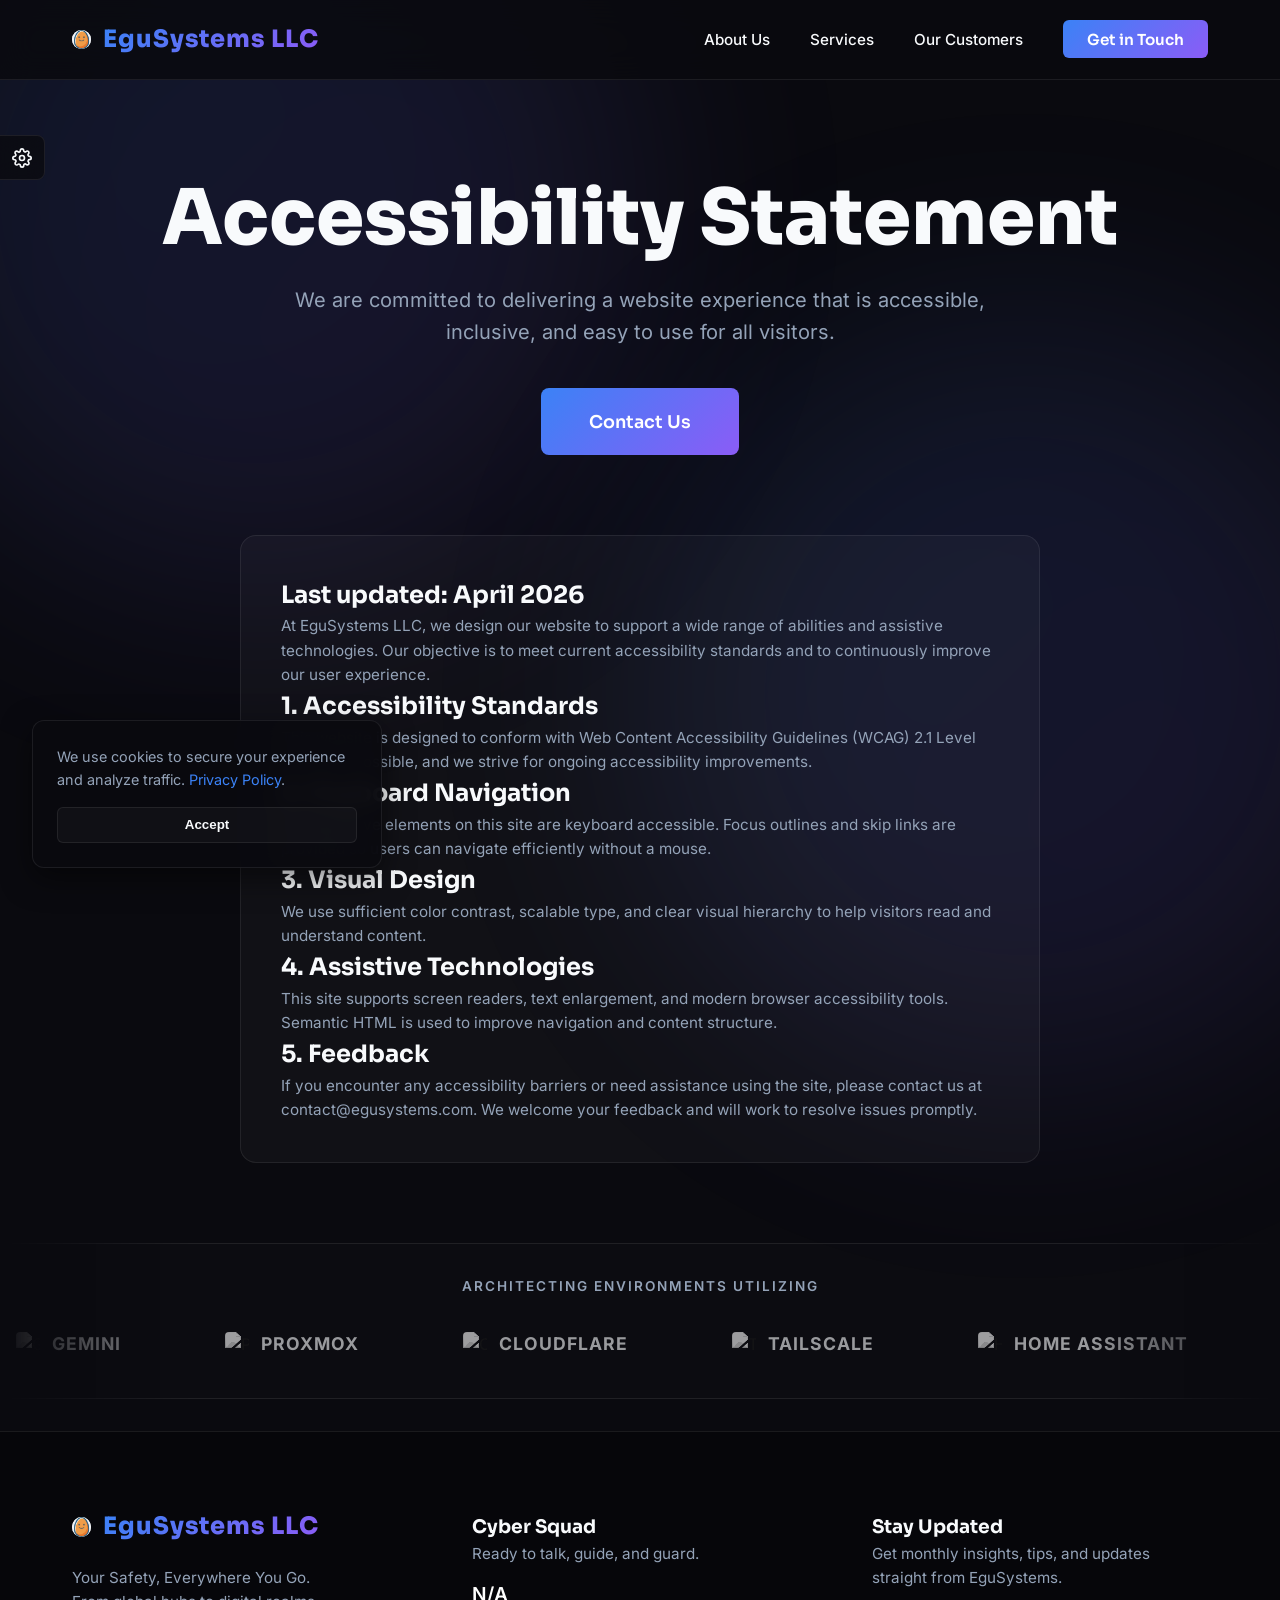
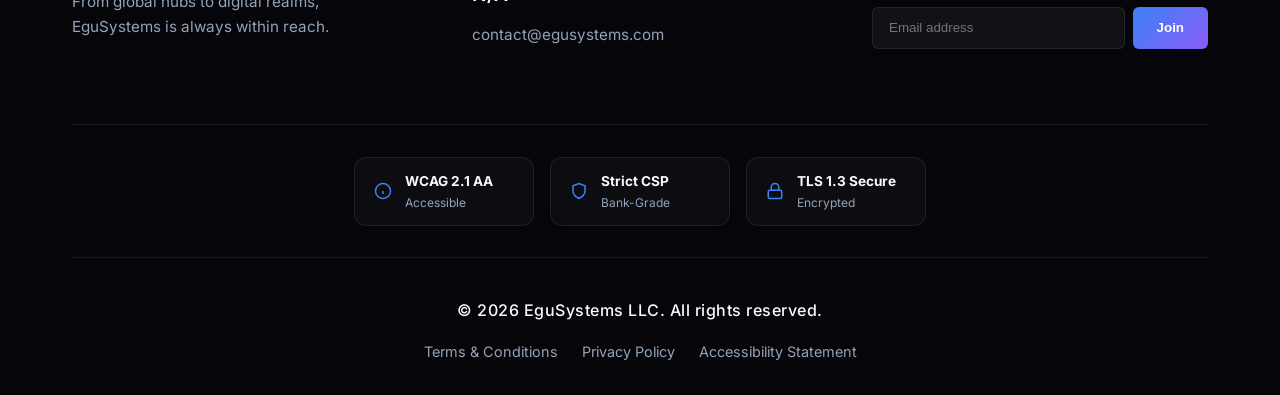
==== accessibility.html @ fcc7cd99 "updates to accessibility" ====
<!DOCTYPE html>
<html lang="en">
<head>
    <meta charset="UTF-8">
    <meta name="viewport" content="width=device-width, initial-scale=1.0">
    <meta name="robots" content="noindex, nofollow">
    <title>Accessibility Statement | EguSystems LLC</title>
    <meta name="description" content="Accessibility statement for EguSystems LLC, describing the website’s compliance with accessibility standards and user accommodations.">
    <meta name="theme-color" content="#0a0a0f">
    <link rel="icon" type="image/png" href="/favicon-96x96.png" sizes="96x96" />
    <link rel="icon" type="image/svg+xml" href="/favicon.svg" />
    <link rel="shortcut icon" href="/favicon.ico" />
    <link rel="apple-touch-icon" sizes="180x180" href="/apple-touch-icon.png" />
    <link rel="manifest" href="/site.webmanifest" />
    <link rel="preconnect" href="https://formspree.io">
    <link rel="dns-prefetch" href="https://formspree.io">
    <link rel="stylesheet" href="style.css">
    <script src="script.js" defer></script>
</head>
<body>
    <a href="#main-content" class="sr-only focus:not-sr-only focus:absolute focus:top-4 focus:left-4 focus:z-50 focus:px-4 focus:py-2 focus:bg-accent-glow focus:text-white focus:rounded">Skip to main content</a>
    <div class="scroll-progress" id="scrollProgress"></div>
    <div class="bg-glow top"></div>
    <div class="bg-glow bottom"></div>

    <nav>
        <div class="nav-content">
            <a href="index.html#home" class="logo-container">
                <img src="/favicon.svg" alt="EguSystems Icon" loading="lazy" class="logo-icon" width="32" height="32">
                <span class="logo-text">EguSystems LLC</span>
            </a>

            <ul class="desktop-nav">
                <li><a href="index.html#about" class="nav-link">About Us</a></li>
                <li><a href="index.html#services" class="nav-link">Services</a></li>
                <li><a href="index.html#trust" class="nav-link">Our Customers</a></li>
                <li><a href="index.html#contact" class="nav-cta">Get in Touch</a></li>
            </ul>

            <button class="mobile-toggle" id="mobileToggle" aria-label="Toggle navigation menu" aria-expanded="false" aria-controls="mobileDropdown">☰</button>
        </div>

        <div class="mobile-dropdown" id="mobileDropdown">
            <ul class="mobile-nav-links">
                <li><a href="index.html#about" class="nav-link">About Us</a></li>
                <li><a href="index.html#services" class="nav-link">Services</a></li>
                <li><a href="index.html#trust" class="nav-link">Our Customers</a></li>
                <li><a href="index.html#contact" class="mobile-cta">Get in Touch</a></li>
            </ul>
        </div>
    </nav>

    <div class="container">
        <main id="main-content">
            <section class="hero" id="home">
                <h1>Accessibility Statement</h1>
                <p>We are committed to delivering a website experience that is accessible, inclusive, and easy to use for all visitors.</p>
                <a href="index.html#contact" class="btn">Contact Us</a>
            </section>

            <section class="reveal" style="padding: 0 0 5rem;">
                <div class="card hover-spotlight no-lift" style="max-width: 800px; margin: 0 auto;">
                    <div class="spotlight-overlay"></div>
                    <div class="spotlight-content-wrapper">
                        <h2>Last updated: April 2026</h2>
                        <p>At EguSystems LLC, we design our website to support a wide range of abilities and assistive technologies. Our objective is to meet current accessibility standards and to continuously improve our user experience.</p>

                        <h2>1. Accessibility Standards</h2>
                        <p>This website is designed to conform with Web Content Accessibility Guidelines (WCAG) 2.1 Level AA where possible, and we strive for ongoing accessibility improvements.</p>

                        <h2>2. Keyboard Navigation</h2>
                        <p>All interactive elements on this site are keyboard accessible. Focus outlines and skip links are provided so users can navigate efficiently without a mouse.</p>

                        <h2>3. Visual Design</h2>
                        <p>We use sufficient color contrast, scalable type, and clear visual hierarchy to help visitors read and understand content.</p>

                        <h2>4. Assistive Technologies</h2>
                        <p>This site supports screen readers, text enlargement, and modern browser accessibility tools. Semantic HTML is used to improve navigation and content structure.</p>

                        <h2>5. Feedback</h2>
                        <p>If you encounter any accessibility barriers or need assistance using the site, please contact us at <a class="mailto-link" href="mailto:contact@egusystems.com">contact@egusystems.com</a>. We welcome your feedback and will work to resolve issues promptly.</p>
                    </div>
                </div>
            </section>
        </main>
    </div>

    <div class="trust-banner hover-spotlight reveal">
        <div class="spotlight-overlay"></div>
        <div class="spotlight-content-wrapper">
            <p>Architecting environments utilizing</p>
            <div class="marquee-wrapper">
                <div class="tech-list">
                    <a href="https://gemini.google.com/" target="_blank" rel="noopener noreferrer" class="tech-item">
                        <img src="https://www.google.com/s2/favicons?sz=64&domain=gemini.google.com" alt="Google Gemini" loading="lazy" width="24" height="24"><span>GEMINI</span>
                    </a>
                    <a href="https://www.proxmox.com/" target="_blank" rel="noopener noreferrer" class="tech-item">
                        <img src="https://www.google.com/s2/favicons?sz=64&domain=proxmox.com" alt="Proxmox" loading="lazy" width="24" height="24"><span>PROXMOX</span>
                    </a>
                    <a href="https://www.cloudflare.com/" target="_blank" rel="noopener noreferrer" class="tech-item">
                        <img src="https://www.google.com/s2/favicons?sz=64&domain=cloudflare.com" alt="Cloudflare" loading="lazy" width="24" height="24"><span>CLOUDFLARE</span>
                    </a>
                    <a href="https://tailscale.com/" target="_blank" rel="noopener noreferrer" class="tech-item">
                        <img src="https://www.google.com/s2/favicons?sz=64&domain=tailscale.com" alt="Tailscale" loading="lazy" width="24" height="24"><span>TAILSCALE</span>
                    </a>
                    <a href="https://www.home-assistant.io/" target="_blank" rel="noopener noreferrer" class="tech-item">
                        <img src="https://www.google.com/s2/favicons?sz=64&domain=home-assistant.io" alt="Home Assistant" loading="lazy" width="24" height="24"><span>HOME ASSISTANT</span>
                    </a>
                    <a href="https://adguard.com/" target="_blank" rel="noopener noreferrer" class="tech-item">
                        <img src="https://www.google.com/s2/favicons?sz=64&domain=adguard.com" alt="AdGuard" loading="lazy" width="24" height="24"><span>ADGUARD</span>
                    </a>
                    <a href="https://snipeitapp.com/" target="_blank" rel="noopener noreferrer" class="tech-item">
                        <img src="https://www.google.com/s2/favicons?sz=64&domain=snipeitapp.com" alt="SnipeIT" loading="lazy" width="24" height="24"><span>SNIPE-IT</span>
                    </a>
                    <a href="https://kno.wled.ge/" target="_blank" rel="noopener noreferrer" class="tech-item">
                        <img src="https://www.google.com/s2/favicons?sz=64&domain=kno.wled.ge" alt="WLED" loading="lazy" width="24" height="24"><span>WLED</span>
                    </a>
                    <a href="https://porkbun.com/" target="_blank" rel="noopener noreferrer" class="tech-item">
                        <img src="https://www.google.com/s2/favicons?sz=64&domain=porkbun.com" alt="Porkbun" loading="lazy" width="24" height="24"><span>PORKBUN</span>
                    </a>
                    <a href="https://www.zoho.com/" target="_blank" rel="noopener noreferrer" class="tech-item">
                        <img src="https://www.google.com/s2/favicons?sz=64&domain=zoho.com" alt="Zoho" loading="lazy" width="24" height="24"><span>ZOHO</span>
                    </a>
                    <a href="https://www.action1.com/" target="_blank" rel="noopener noreferrer" class="tech-item">
                        <img src="https://www.google.com/s2/favicons?sz=64&domain=action1.com" alt="Action1" loading="lazy" width="24" height="24"><span>ACTION1</span>
                    </a>
                </div>
                <div class="tech-list" aria-hidden="true">
                    <a href="https://gemini.google.com/" target="_blank" rel="noopener noreferrer" class="tech-item" tabindex="-1">
                        <img src="https://www.google.com/s2/favicons?sz=64&domain=gemini.google.com" alt="Google Gemini" loading="lazy" width="24" height="24"><span>GEMINI</span>
                    </a>
                    <a href="https://www.proxmox.com/" target="_blank" rel="noopener noreferrer" class="tech-item" tabindex="-1">
                        <img src="https://www.google.com/s2/favicons?sz=64&domain=proxmox.com" alt="Proxmox" loading="lazy" width="24" height="24"><span>PROXMOX</span>
                    </a>
                    <a href="https://www.cloudflare.com/" target="_blank" rel="noopener noreferrer" class="tech-item" tabindex="-1">
                        <img src="https://www.google.com/s2/favicons?sz=64&domain=cloudflare.com" alt="Cloudflare" loading="lazy" width="24" height="24"><span>CLOUDFLARE</span>
                    </a>
                    <a href="https://tailscale.com/" target="_blank" rel="noopener noreferrer" class="tech-item" tabindex="-1">
                        <img src="https://www.google.com/s2/favicons?sz=64&domain=tailscale.com" alt="Tailscale" loading="lazy" width="24" height="24"><span>TAILSCALE</span>
                    </a>
                    <a href="https://www.home-assistant.io/" target="_blank" rel="noopener noreferrer" class="tech-item" tabindex="-1">
                        <img src="https://www.google.com/s2/favicons?sz=64&domain=home-assistant.io" alt="Home Assistant" loading="lazy" width="24" height="24"><span>HOME ASSISTANT</span>
                    </a>
                    <a href="https://adguard.com/" target="_blank" rel="noopener noreferrer" class="tech-item" tabindex="-1">
                        <img src="https://www.google.com/s2/favicons?sz=64&domain=adguard.com" alt="AdGuard" loading="lazy" width="24" height="24"><span>ADGUARD</span>
                    </a>
                    <a href="https://snipeitapp.com/" target="_blank" rel="noopener noreferrer" class="tech-item" tabindex="-1">
                        <img src="https://www.google.com/s2/favicons?sz=64&domain=snipeitapp.com" alt="SnipeIT" loading="lazy" width="24" height="24"><span>SNIPE-IT</span>
                    </a>
                    <a href="https://kno.wled.ge/" target="_blank" rel="noopener noreferrer" class="tech-item" tabindex="-1">
                        <img src="https://www.google.com/s2/favicons?sz=64&domain=kno.wled.ge" alt="WLED" loading="lazy" width="24" height="24"><span>WLED</span>
                    </a>
                    <a href="https://porkbun.com/" target="_blank" rel="noopener noreferrer" class="tech-item" tabindex="-1">
                        <img src="https://www.google.com/s2/favicons?sz=64&domain=porkbun.com" alt="Porkbun" loading="lazy" width="24" height="24"><span>PORKBUN</span>
                    </a>
                    <a href="https://www.zoho.com/" target="_blank" rel="noopener noreferrer" class="tech-item" tabindex="-1">
                        <img src="https://www.google.com/s2/favicons?sz=64&domain=zoho.com" alt="Zoho" loading="lazy" width="24" height="24"><span>ZOHO</span>
                    </a>
                    <a href="https://www.action1.com/" target="_blank" rel="noopener noreferrer" class="tech-item" tabindex="-1">
                        <img src="https://www.google.com/s2/favicons?sz=64&domain=action1.com" alt="Action1" loading="lazy" width="24" height="24"><span>ACTION1</span>
                    </a>
                </div>
            </div>
        </div>
    </div>

    <footer id="contact">
        <div class="container">
            <div class="footer-grid reveal">
                <div class="footer-col">
                    <div class="logo-container">
                        <img src="/favicon.svg" alt="EguSystems Icon" loading="lazy" class="logo-icon" width="32" height="32">
                        <span class="logo-text">EguSystems LLC</span>
                    </div>
                    <p>Your Safety, Everywhere You Go.<br>From global hubs to digital realms, EguSystems is always within reach.</p>
                </div>
                
                <div class="footer-col">
                    <h3>Cyber Squad</h3>
                    <p>Ready to talk, guide, and guard.</p>
                    <span style="color: #fff; font-weight: 600; font-size: 1.2rem; display: block; margin-bottom: 0.8rem;">N/A</span>
                    <a href="mailto:contact@egusystems.com">contact@egusystems.com</a>
                </div>

                <div class="footer-col">
                    <h3>Stay Updated</h3>
                    <p>Get monthly insights, tips, and updates straight from EguSystems.</p>
                    <form class="newsletter-form" action="https://formspree.io/f/xykllrow" method="POST">
    <label for="honeypot" class="sr-only">Do not fill this out if you are human</label>
    <input type="text" id="honeypot" name="_gotcha" class="sr-only" tabindex="-1" autocomplete="off">
    
    <label for="newsletter-email" class="sr-only">Email address for newsletter</label>
    <input type="email" id="newsletter-email" name="email" placeholder="Email address" aria-label="Email address" required inputmode="email" autocomplete="email">
    <button type="submit">Join</button>
</form>
                </div>
            </div>
            
            <div class="reveal compliance-cards">
                <div class="card hover-spotlight compliance-card no-lift">
                    <div class="spotlight-overlay"></div>
                    <div class="spotlight-content-wrapper">
                        <svg width="18" height="18" viewBox="0 0 24 24" fill="none" stroke="currentColor" stroke-width="2"><circle cx="12" cy="12" r="10"></circle><path d="M12 16v-4"></path><path d="M12 8h.01"></path></svg>
                        <div>
                            <h4>WCAG 2.1 AA</h4>
                            <p>Accessible</p>
                        </div>
                    </div>
                </div>
                <div class="card hover-spotlight compliance-card no-lift">
                    <div class="spotlight-overlay"></div>
                    <div class="spotlight-content-wrapper">
                        <svg width="18" height="18" viewBox="0 0 24 24" fill="none" stroke="currentColor" stroke-width="2"><path d="M12 22s8-4 8-10V5l-8-3-8 3v7c0 6 8 10 8 10z"></path></svg>
                        <div>
                            <h4>Strict CSP</h4>
                            <p>Bank-Grade</p>
                        </div>
                    </div>
                </div>
                <div class="card hover-spotlight compliance-card no-lift">
                    <div class="spotlight-overlay"></div>
                    <div class="spotlight-content-wrapper">
                        <svg width="18" height="18" viewBox="0 0 24 24" fill="none" stroke="currentColor" stroke-width="2"><rect x="3" y="11" width="18" height="11" rx="2" ry="2"></rect><path d="M7 11V7a5 5 0 0 1 10 0v4"></path></svg>
                        <div>
                            <h4>TLS 1.3 Secure</h4>
                            <p>Encrypted</p>
                        </div>
                    </div>
                </div>
            </div>

            <div class="footer-bottom reveal">
                <div class="copyright-line">&copy; 2026 EguSystems LLC. All rights reserved.</div>
                
                <div class="legal-links">
                    <a href="/terms.html">Terms & Conditions</a>
                    <a href="/privacy.html">Privacy Policy</a>
                    <a href="/accessibility.html">Accessibility Statement</a>
                </div>
            </div>
        </div>
    </footer>

    <div class="theme-settings-wrapper">
        <button class="theme-toggle-btn" id="themeToggleBtn" aria-label="Theme Settings" aria-expanded="false" aria-controls="themePanel">
            <svg width="20" height="20" viewBox="0 0 24 24" fill="none" stroke="currentColor" stroke-width="2"><circle cx="12" cy="12" r="3"></circle><path d="M19.4 15a1.65 1.65 0 0 0 .33 1.82l.06.06a2 2 0 0 1 0 2.83 2 2 0 0 1-2.83 0l-.06-.06a1.65 1.65 0 0 0-1.82-.33 1.65 1.65 0 0 0-1 1.51V21a2 2 0 0 1-2 2 2 2 0 0 1-2-2v-.09A1.65 1.65 0 0 0 9 19.4a1.65 1.65 0 0 0-1.82.33l-.06.06a2 2 0 0 1-2.83 0 2 2 0 0 1 0-2.83l.06-.06a1.65 1.65 0 0 0 .33-1.82 1.65 1.65 0 0 0-1.51-1H3a2 2 0 0 1-2-2 2 2 0 0 1 2-2h.09A1.65 1.65 0 0 0 4.6 9a1.65 1.65 0 0 0-.33-1.82l-.06-.06a2 2 0 0 1 0-2.83 2 2 0 0 1 2.83 0l.06.06a1.65 1.65 0 0 0 1.82.33H9a1.65 1.65 0 0 0 1-1.51V3a2 2 0 0 1 2-2 2 2 0 0 1 2 2v.09a1.65 1.65 0 0 0 1 1.51 1.65 1.65 0 0 0 1.82-.33l.06-.06a2 2 0 0 1 2.83 0 2 2 0 0 1 0 2.83l-.06.06a1.65 1.65 0 0 0-.33 1.82V9a1.65 1.65 0 0 0 1.51 1H21a2 2 0 0 1 2 2 2 2 0 0 1-2 2h-.09a1.65 1.65 0 0 0-1.51 1z"></path></svg>
        </button>
        <div class="theme-panel" id="themePanel" role="region" aria-label="Theme Customization">
            <div style="display: flex; justify-content: space-between; align-items: center; margin-bottom: 1.2rem; border-bottom: 1px solid var(--border-glass); padding-bottom: 0.5rem;">
                <h4 style="margin: 0; border: none; padding: 0;">Theme Settings</h4>
                <button id="closeTheme" aria-label="Close Theme Settings" style="background: transparent; border: none; color: var(--text-muted); cursor: pointer; font-size: 1.2rem; padding: 0 5px;">&times;</button>
            </div>
            
            <div class="theme-control">
                <label for="themeMode">Light Mode</label>
                <label class="switch">
                    <input type="checkbox" id="themeMode" aria-label="Toggle Light Mode">
                    <span class="slider"></span>
                </label>
            </div>

            <div class="theme-control">
                <label for="color1Picker">Primary Glow</label>
                <input type="color" id="color1Picker" value="#3b82f6" aria-label="Select Primary Color">
            </div>
            
            <div class="theme-control">
                <label for="color2Picker">Secondary Glow</label>
                <input type="color" id="color2Picker" value="#8b5cf6" aria-label="Select Secondary Color">
            </div>

            <div class="theme-control">
                <label for="animType">Glow Effect</label>
                <select id="animType" aria-label="Select Animation Type" class="theme-select">
                    <option value="effect-float">Float</option>
                    <option value="effect-pulse">Pulse</option>
                    <option value="effect-wave">Wave</option>
                    <option value="effect-orbit">Orbit</option>
                    <option value="effect-spin">Spin</option>
                </select>
            </div>
            
            <div class="theme-control" style="margin-top: 1.5rem;">
                <label for="animToggle">Animation Focus</label>
                <label class="switch">
                    <input type="checkbox" id="animToggle" checked aria-label="Toggle Background Animation">
                    <span class="slider"></span>
                </label>
            </div>

            <div class="theme-control">
                <label for="animSpeed">Speed (Slow ➞ Fast)</label>
                <input type="range" id="animSpeed" min="1" max="100" value="50" aria-label="Adjust Animation Speed" style="width: 80px;">
            </div>
            
            <button id="resetTheme" class="cookie-btn" style="width: 100%; margin-top: 1.5rem; color: var(--text-main);">Reset Defaults</button>
        </div>
    </div>

    <div class="cookie-banner" id="cookieBanner">
        <p>We use cookies to secure your experience and analyze traffic. <a href="/privacy.html">Privacy Policy</a>.</p>
        <button class="cookie-btn" id="acceptCookies">Accept</button>
    </div>

    <a href="#home" class="back-to-top" id="backToTop" aria-label="Back to top">↑</a>
</body>
</html>
---- style.css ----
/* --- LOCAL FONTS --- */
@font-face { font-family: 'Inter'; font-style: normal; font-weight: 400; font-display: swap; src: url('./fonts/inter-v20-latin-regular.woff2') format('woff2'); }
@font-face { font-family: 'Inter'; font-style: normal; font-weight: 500; font-display: swap; src: url('./fonts/inter-v20-latin-500.woff2') format('woff2'); }
@font-face { font-family: 'Inter'; font-style: normal; font-weight: 600; font-display: swap; src: url('./fonts/inter-v20-latin-600.woff2') format('woff2'); }
@font-face { font-family: 'Inter'; font-style: normal; font-weight: 700; font-display: swap; src: url('./fonts/inter-v20-latin-700.woff2') format('woff2'); }
@font-face { font-family: 'Inter'; font-style: normal; font-weight: 800; font-display: swap; src: url('./fonts/inter-v20-latin-800.woff2') format('woff2'); }

@font-face { font-family: 'Sora'; font-style: normal; font-weight: 400; font-display: swap; src: url('./fonts/sora-v17-latin-regular.woff2') format('woff2'); }
@font-face { font-family: 'Sora'; font-style: normal; font-weight: 500; font-display: swap; src: url('./fonts/sora-v17-latin-500.woff2') format('woff2'); }
@font-face { font-family: 'Sora'; font-style: normal; font-weight: 600; font-display: swap; src: url('./fonts/sora-v17-latin-600.woff2') format('woff2'); }
@font-face { font-family: 'Sora'; font-style: normal; font-weight: 700; font-display: swap; src: url('./fonts/sora-v17-latin-700.woff2') format('woff2'); }
@font-face { font-family: 'Sora'; font-style: normal; font-weight: 800; font-display: swap; src: url('./fonts/sora-v17-latin-800.woff2') format('woff2'); }

/* Smooth Gradient Animation Support */
@property --color-1 { syntax: '<color>'; inherits: true; initial-value: #3b82f6; }
@property --color-2 { syntax: '<color>'; inherits: true; initial-value: #8b5cf6; }

/* --- VARIABLES & RESET --- */
:root {
    --color-1: #3b82f6;
    --color-2: #8b5cf6;
    
    --bg-base: #0a0a0f;
    --bg-surface: rgba(255, 255, 255, 0.03);
    --text-main: #f8fafc;
    --text-muted: #94a3b8;
    --border-glass: rgba(255, 255, 255, 0.08);
    
    --anim-duration: 22.5s;
    --anim-name: float; 
    --accent-glow: var(--color-1);
    --accent-purple: var(--color-2);
    --accent-gradient: linear-gradient(135deg, var(--color-1) 0%, var(--color-2) 100%);
    
    --nav-height: 80px;
    
    /* Engine transitions for beautiful smooth resets */
    transition: --color-1 0.6s ease-in-out, --color-2 0.6s ease-in-out;
}

/* Light Theme Overrides */
body.light-mode {
    --bg-base: #f8fafc;
    --bg-surface: rgba(0, 0, 0, 0.03);
    --text-main: #0f172a;
    --text-muted: #475569;
    --border-glass: rgba(0, 0, 0, 0.1);
}

* {
    margin: 0;
    padding: 0;
    box-sizing: border-box;
}

html {
    scroll-behavior: smooth;
    font-family: 'Inter', Arial, sans-serif;
}

body {
    background-color: var(--bg-base);
    color: var(--text-main);
    overflow-x: hidden;
    line-height: 1.6;
    transition: background-color 0.6s ease-in-out, color 0.6s ease-in-out;
}

/* User Settings Overrides */
body.disable-bg-animation .bg-glow { animation: none !important; }
body.effect-float { --anim-name: float; }
body.effect-pulse { --anim-name: pulse-glow; }
body.effect-wave { --anim-name: wave-glow; }
body.effect-orbit .bg-glow.top { animation-name: orbit-glow-1; animation-timing-function: linear; }
body.effect-orbit .bg-glow.bottom { animation-name: orbit-glow-2; animation-timing-function: linear; }
body.effect-spin .bg-glow.top { animation-name: spin-glow; }
body.effect-spin .bg-glow.bottom { animation-name: spin-glow; animation-direction: reverse; }

h1, h2, h3, h4, h5, h6, .logo-text, .nav-cta, .mobile-cta, .btn, .card-icon, .expert-info h4, .footer-col h4 {
    font-family: 'Sora', Arial, sans-serif;
}

a, button {
    -webkit-tap-highlight-color: transparent;
}

.mailto-link {
    color: var(--text-muted);
    text-decoration: none;
    transition: color 0.2s ease;
}

/* --- ACCESSIBILITY & SCROLLBAR --- */
@media (prefers-reduced-motion: reduce) {
    * {
        animation: none !important;
        transition: none !important;
        scroll-behavior: auto !important;
    }
}

:focus-visible {
    outline: 2px solid var(--accent-glow);
    outline-offset: 4px;
    border-radius: 4px;
}

.sr-only {
    position: absolute;
    width: 1px;
    height: 1px;
    padding: 0;
    margin: -1px;
    overflow: hidden;
    clip: rect(0, 0, 0, 0);
    white-space: nowrap;
    border: 0;
}

.sr-only.focus:not-sr-only {
    position: static;
    width: auto;
    height: auto;
    padding: 0.5rem 1rem;
    margin: 0;
    overflow: visible;
    clip: auto;
    white-space: normal;
    border: 2px solid var(--accent-glow);
    background: var(--bg-base);
    color: var(--text-main);
    z-index: 10000;
}

::selection {
    background: var(--accent-purple);
    color: #fff;
}

::-webkit-scrollbar { width: 10px; }
::-webkit-scrollbar-track { background: var(--bg-base); }
::-webkit-scrollbar-thumb {
    background: rgba(128, 128, 128, 0.3);
    border-radius: 10px;
}
::-webkit-scrollbar-thumb:hover { background: rgba(128, 128, 128, 0.5); }

/* --- UTILITIES --- */
.container {
    max-width: 1200px;
    margin: 0 auto;
    padding: 0 2rem;
}

.scroll-progress {
    position: fixed;
    top: 0;
    left: 0;
    height: 3px;
    background: var(--accent-gradient);
    width: 0%;
    z-index: 10001;
    transition: width 0.1s ease-out;
    box-shadow: 0 0 10px var(--accent-glow);
}

.bg-glow {
    position: fixed;
    width: 60vw;
    height: 60vw;
    border-radius: 50%;
    background: var(--accent-gradient);
    filter: blur(120px);
    opacity: 0.12;
    z-index: -1;
    animation: var(--anim-name) var(--anim-duration) ease-in-out infinite alternate;
}
body.light-mode .bg-glow { opacity: 0.15; }
.bg-glow.top { top: -20%; left: -10%; }
.bg-glow.bottom { bottom: -20%; right: -10%; animation-delay: calc(var(--anim-duration) * -0.5); }

/* Multi-Effect Keyframes */
@keyframes float {
    0% { transform: translate(0, 0) scale(1); }
    100% { transform: translate(5%, 10%) scale(1.1); }
}
@keyframes pulse-glow {
    0% { transform: scale(0.9); opacity: 0.08; }
    100% { transform: scale(1.25); opacity: 0.15; }
}
@keyframes orbit-glow-1 {
    0% { transform: rotate(0deg) translateX(5%) translateY(5%); }
    100% { transform: rotate(360deg) translateX(5%) translateY(5%); }
}
@keyframes orbit-glow-2 {
    0% { transform: rotate(360deg) translateX(-5%) translateY(-5%); }
    100% { transform: rotate(0deg) translateX(-5%) translateY(-5%); }
}
@keyframes wave-glow {
    0% { transform: translateX(-15%) scale(1); }
    50% { transform: translateX(15%) scale(1.1); }
    100% { transform: translateX(-15%) scale(1); }
}
@keyframes spin-glow {
    0% { transform: rotate(0deg) scale(1); }
    50% { transform: rotate(180deg) scale(1.15); }
    100% { transform: rotate(360deg) scale(1); }
}

/* --- NAVIGATION --- */
nav {
    position: fixed;
    top: 0;
    width: 100%;
    height: var(--nav-height);
    z-index: 1000;
    background: rgba(10, 10, 15, 0.85);
    backdrop-filter: blur(16px);
    -webkit-backdrop-filter: blur(16px);
    border-bottom: 1px solid var(--border-glass);
    display: flex;
    align-items: center;
    transition: background-color 0.6s ease-in-out;
}
body.light-mode nav { background: rgba(248, 250, 252, 0.85); }

.nav-content {
    display: flex;
    justify-content: space-between;
    align-items: center;
    width: 100%;
    max-width: 1200px;
    margin: 0 auto;
    padding: 0 2rem;
    position: relative;
}

.logo-container {
    display: flex;
    align-items: center;
    gap: 12px;
    text-decoration: none;
    line-height: 1.2;
}

.logo-icon {
    height: 1.2em;
    width: auto;
    display: block;
    flex-shrink: 0;
}

.logo-text {
    font-weight: 800;
    font-size: 1.5rem;
    letter-spacing: 1px;
    background: var(--accent-gradient);
    -webkit-background-clip: text;
    background-clip: text;
    -webkit-text-fill-color: transparent;
    margin: 0;
    display: block;
    padding-bottom: 0.05em;
    white-space: nowrap;
}

.desktop-nav {
    display: flex;
    align-items: center;
    gap: 2.5rem;
    list-style: none;
    transition: opacity 0.4s ease, transform 0.4s ease;
    transform-origin: right center;
    opacity: 1;
    transform: translateX(0) scale(1);
}

.desktop-nav a {
    color: var(--text-main);
    text-decoration: none;
    font-weight: 500;
    font-size: 0.95rem;
    position: relative;
    padding: 0.5rem 0;
    transition: color 0.3s;
}

.desktop-nav a::after {
    content: '';
    position: absolute;
    width: 0;
    height: 2px;
    bottom: 0;
    left: 0;
    background: var(--accent-gradient);
    transition: width 0.3s ease;
}

.desktop-nav a:hover, .desktop-nav a.active-link { color: var(--accent-glow); }
.desktop-nav a:hover::after, .desktop-nav a.active-link::after { width: 100%; }

.nav-cta {
    background: var(--accent-gradient);
    color: white !important;
    padding: 0.6rem 1.5rem !important;
    border-radius: 6px;
    font-weight: 600 !important;
    transition: transform 0.2s, box-shadow 0.2s !important;
    text-decoration: none;
}
.nav-cta::after { display: none !important; }

/* Mobile Menu Elements */
.mobile-toggle {
    display: flex;
    align-items: center;
    justify-content: center;
    position: absolute;
    right: 2rem;
    background: none;
    border: none;
    color: var(--text-main);
    font-size: 1.8rem;
    cursor: pointer;
    opacity: 0;
    transform: rotate(0deg) scale(0.5);
    pointer-events: none;
    transition: opacity 0.4s ease, transform 0.4s ease;
    visibility: hidden;
}

.mobile-dropdown {
    position: absolute;
    top: var(--nav-height);
    left: 0;
    width: 100%;
    background: rgba(10, 10, 15, 0.98);
    padding: 2.5rem 2rem;
    border-bottom: 1px solid var(--border-glass);
    box-shadow: 0 10px 30px rgba(0,0,0,0.5);
    opacity: 0;
    visibility: hidden;
    pointer-events: none;
    transform: translateY(-20px);
    transition: opacity 0.4s ease, transform 0.4s ease, visibility 0.4s ease, background-color 0.6s ease-in-out;
    z-index: 999;
}
body.light-mode .mobile-dropdown { background: rgba(248, 250, 252, 0.98); }

.mobile-dropdown.active {
    opacity: 1;
    visibility: visible;
    pointer-events: auto;
    transform: translateY(0);
}

.mobile-nav-links {
    list-style: none;
    display: flex;
    flex-direction: column;
    gap: 1.5rem;
    align-items: flex-start;
}

.mobile-nav-links a {
    color: var(--text-main);
    text-decoration: none;
    font-weight: 500;
    font-size: 1.1rem;
    display: inline-block;
    position: relative;
    padding: 0.2rem 0;
    transition: color 0.3s;
}

.mobile-nav-links a::after {
    content: '';
    position: absolute;
    width: 0;
    height: 2px;
    bottom: 0;
    left: 0;
    background: var(--accent-gradient);
    transition: width 0.3s ease;
}

.mobile-nav-links a:hover, .mobile-nav-links a.active-link { color: var(--accent-glow); }
.mobile-nav-links a:hover::after, .mobile-nav-links a.active-link::after { width: 100%; }

.mobile-cta {
    background: var(--accent-gradient);
    color: white !important;
    padding: 1rem !important;
    border-radius: 6px;
    font-weight: 600;
    text-align: center;
    margin-top: 1rem;
    display: block !important;
    width: 100%;
    transition: transform 0.2s, box-shadow 0.2s !important;
    text-decoration: none;
}
.mobile-cta::after { display: none !important; }

/* --- HERO & SECTIONS --- */
section {
    padding: 5rem 0;
    scroll-margin-top: var(--nav-height);
}

#about { padding-bottom: 2rem; }

.section-header {
    text-align: center;
    margin-bottom: 4rem;
}

.section-header h2 {
    font-size: 2.5rem;
    font-weight: 800;
    margin-bottom: 1rem;
}

.section-header p {
    color: var(--text-muted);
    max-width: 700px;
    margin: 0 auto;
    font-size: 1.1rem;
}

.hero {
    padding: calc(var(--nav-height) + 6rem) 0 5rem;
    text-align: center;
}

@keyframes fadeUp {
    from { opacity: 0; transform: translateY(20px); }
    to { opacity: 1; transform: translateY(0); }
}

.hero h1 {
    font-size: clamp(2.5rem, 6vw, 5rem);
    font-weight: 800;
    line-height: 1.1;
    margin-bottom: 1.5rem;
    animation: fadeUp 0.8s ease forwards;
}

.hero p {
    font-size: 1.25rem;
    color: var(--text-muted);
    max-width: 750px;
    margin: 0 auto 2.5rem;
    padding: 0 1rem;
    opacity: 0;
    animation: fadeUp 0.8s ease 0.2s forwards;
}

.hero .btn {
    opacity: 0;
    animation: fadeUp 0.8s ease 0.4s forwards;
}

.btn {
    display: inline-block;
    background: var(--accent-gradient);
    color: white !important;
    padding: 1.2rem 3rem;
    border-radius: 8px;
    text-decoration: none;
    font-weight: 600;
    font-size: 1.1rem;
    transition: transform 0.2s, box-shadow 0.2s;
    border: none;
    cursor: pointer;
}

/* --- SPOTLIGHT FX & HOVER STATES --- */
.hover-spotlight {
    position: relative;
    overflow: hidden;
    transition: transform 0.3s ease, border-color 0.3s ease;
}

.spotlight-overlay {
    content: "";
    position: absolute;
    top: 0;
    left: 0;
    width: 100%;
    height: 100%;
    background: radial-gradient(
        800px circle at var(--mouse-x) var(--mouse-y), 
        rgba(150, 150, 150, 0.15),
        transparent 40%
    );
    z-index: 0;
    opacity: 0;
    transition: opacity 0.3s;
    pointer-events: none;
}
/* Stronger spotlight overlay for light mode */
body.light-mode .spotlight-overlay { background: radial-gradient(800px circle at var(--mouse-x) var(--mouse-y), rgba(0, 0, 0, 0.08), transparent 40%); }


.spotlight-content-wrapper {
    position: relative;
    z-index: 1;
    transform: translateZ(0);
    -webkit-backface-visibility: hidden;
    backface-visibility: hidden;
}

/* Desktop Only Interactions */
@media (hover: hover) and (pointer: fine) {
    body:not(.is-touch-device) .btn:hover, 
    body:not(.is-touch-device) .mobile-cta:hover, 
    body:not(.is-touch-device) .nav-cta:hover {
        transform: translateY(-2px);
        box-shadow: 0 5px 15px rgba(59, 130, 246, 0.4);
    }
    
    body:not(.is-touch-device) .mailto-link:hover { color: var(--accent-glow); }
    body:not(.is-touch-device) .hover-spotlight:hover { border-color: rgba(150, 150, 150, 0.3); }
    body:not(.is-touch-device) .hover-spotlight:hover .spotlight-overlay { opacity: 1; }
    
    body:not(.is-touch-device) .card:hover { transform: translateY(-5px) translateZ(0); }
    body:not(.is-touch-device) .card.no-lift:hover { transform: none; }
    body:not(.is-touch-device) .compliance-card:hover { transform: none; }
    
    body:not(.is-touch-device) .tech-item:hover {
        opacity: 1;
        transform: scale(1.05);
    }
    
    /* Hover-stop logic properly restored for desktop */
    body:not(.is-touch-device) .marquee-wrapper:hover { animation-play-state: paused !important; }
}

/* --- INFINITE SCROLLING MARQUEE --- */
.trust-banner {
    border-top: 1px solid var(--border-glass);
    border-bottom: 1px solid var(--border-glass);
    padding: 2rem 0;
    background: rgba(255, 255, 255, 0.01);
    text-align: center;
    overflow: hidden;
    overflow: clip; 
    position: relative;
    margin-bottom: 2rem;
    -webkit-mask-image: linear-gradient(to right, transparent, black 15%, black 85%, transparent);
    mask-image: linear-gradient(to right, transparent, black 15%, black 85%, transparent);
    touch-action: pan-y;
}

.trust-banner p {
    font-size: 0.85rem;
    text-transform: uppercase;
    letter-spacing: 2px;
    color: var(--text-muted);
    margin-bottom: 1.5rem;
    font-weight: 600;
    position: relative;
    z-index: 1;
}

.marquee-wrapper {
    display: flex;
    flex-wrap: nowrap;
    width: max-content;
    animation: marquee 35s linear infinite;
    position: relative;
    z-index: 1;
    will-change: transform;
    transform: translate3d(0,0,0);
}

/* Forces marquee to pause globally when tapped/dragged on mobile */
.marquee-wrapper.is-paused {
    animation-play-state: paused !important;
}

.tech-list {
    display: flex;
    flex-wrap: nowrap;
    align-items: center;
    justify-content: flex-start;
    gap: 4.5rem; 
    padding-right: 4.5rem;
    flex-shrink: 0;
}

/* Marquee Item - Clean Floating Text */
.tech-item {
    display: flex;
    align-items: center;
    gap: 12px;
    background: transparent;
    border: none;
    padding: 0.5rem 1rem;
    opacity: 0.6;
    transition: opacity 0.3s ease, transform 0.3s ease;
    text-decoration: none;
    white-space: nowrap;
    
    -webkit-tap-highlight-color: transparent;
    -webkit-touch-callout: none;
    user-select: none;
    -webkit-user-drag: none;
}

.tech-item img {
    height: 24px;
    width: 24px;
    object-fit: contain;
    filter: grayscale(100%) brightness(1.5);
    border-radius: 4px;
}
body.light-mode .tech-item img { filter: grayscale(100%) brightness(0.2); }

.tech-item .placeholder-icon {
    height: 24px;
    width: 24px;
    border-radius: 50%;
    border: 2px dashed rgba(255, 255, 255, 0.4);
    display: flex;
    align-items: center;
    justify-content: center;
    font-size: 14px;
    color: rgba(255, 255, 255, 0.4);
}
body.light-mode .tech-item .placeholder-icon { border-color: rgba(0,0,0,0.3); color: rgba(0,0,0,0.4); }

.tech-item span {
    font-weight: 700;
    white-space: nowrap;
    font-size: 1.1rem;
    letter-spacing: 1px;
    color: var(--text-main);
}

/* Mobile Touch Active override generated by JS */
.tech-item.touch-active {
    opacity: 1 !important;
    transform: scale(1.05) !important;
    transition: opacity 0.1s ease, transform 0.1s ease !important;
    z-index: 10;
}

@keyframes marquee {
    0% { transform: translateX(0); }
    100% { transform: translateX(-50%); }
}

/* --- GRID CARDS & CALLOUTS --- */
.grid {
    display: grid;
    grid-template-columns: repeat(auto-fit, minmax(280px, 1fr));
    gap: 1.5rem;
    margin-bottom: 5rem;
}

.card {
    background: var(--bg-surface);
    border: 1px solid var(--border-glass);
    border-radius: 16px;
    padding: 2.5rem;
    backdrop-filter: blur(10px);
    -webkit-backdrop-filter: blur(10px);
    transform: translateZ(0);
    -webkit-backface-visibility: hidden;
    backface-visibility: hidden;
    transition: transform 0.3s ease, border-color 0.5s ease, background-color 0.5s ease;
}

.card-icon {
    font-size: 2rem;
    margin-bottom: 1.5rem;
    display: inline-block;
}

.card h3 {
    font-size: 1.3rem;
    margin-bottom: 1rem;
}

.card p {
    color: var(--text-muted);
    font-size: 0.95rem;
}

.callout-box {
    background: linear-gradient(145deg, rgba(255,255,255,0.05) 0%, rgba(255,255,255,0.01) 100%);
    border: 1px solid var(--border-glass);
    border-radius: 20px;
    padding: 4rem;
    text-align: center;
    position: relative;
    transition: border-color 0.5s ease;
}
body.light-mode .callout-box { background: linear-gradient(145deg, rgba(0,0,0,0.03) 0%, rgba(0,0,0,0.01) 100%); }

.callout-box h2 {
    font-size: clamp(1.8rem, 4vw, 2.2rem);
    margin-bottom: 1.5rem;
    background: var(--accent-gradient);
    -webkit-background-clip: text;
    background-clip: text;
    -webkit-text-fill-color: transparent;
}

/* --- EXPERT PROFILE --- */
.expert-profile {
    display: inline-flex;
    align-items: center;
    gap: 1.25rem;
    margin-top: 2.5rem;
    text-align: left;
    background: rgba(0, 0, 0, 0.2);
    padding: 1rem 2rem 1rem 1rem;
    border-radius: 50px;
    border: 1px solid var(--border-glass);
    transition: background-color 0.5s ease, border-color 0.5s ease;
}
body.light-mode .expert-profile { background: rgba(255,255,255,0.5); }

.expert-avatar {
    width: 60px;
    height: 60px;
    background: var(--bg-base);
    border-radius: 50%;
    padding: 12px;
    border: 2px solid var(--accent-glow);
    box-shadow: 0 0 15px rgba(59, 130, 246, 0.3);
    transition: background-color 0.5s ease, border-color 0.5s ease;
}

.expert-info h4 {
    font-size: 1.2rem;
    color: var(--text-main);
    margin-bottom: 0.2rem;
}

.expert-info p {
    color: var(--accent-glow) !important;
    font-weight: 600;
    font-size: 0.9rem !important;
    margin: 0 !important;
    letter-spacing: 0.5px;
    text-transform: uppercase;
}

/* --- FOOTER & CONTACT --- */
footer {
    border-top: 1px solid var(--border-glass);
    padding: 5rem 0 2rem;
    background: rgba(0,0,0,0.3);
    transition: background-color 0.5s ease, border-color 0.5s ease;
}
body.light-mode footer { background: rgba(255,255,255,0.4); }

.footer-grid {
    display: grid;
    grid-template-columns: repeat(auto-fit, minmax(280px, 1fr));
    gap: 4rem;
    margin-bottom: 4rem;
}

.footer-col .logo-container {
    margin-bottom: 1.5rem;
    display: flex;
    align-items: center;
    line-height: 1.2;
    width: max-content;
}

.footer-col .logo-text {
    font-size: 1.5rem;
    margin: 0;
}

.footer-col h4 {
    font-size: 1.2rem;
    margin-bottom: 1.5rem;
    color: var(--text-main);
}

.footer-col p, .footer-col a, .footer-col span {
    color: var(--text-muted);
    text-decoration: none;
    margin-bottom: 0.8rem;
    display: block;
    font-size: 0.95rem;
    transition: color 0.2s;
}

.footer-col a:hover { color: var(--accent-glow); }

.newsletter-form {
    display: flex;
    flex-wrap: wrap;
    margin-top: 1rem;
    gap: 0.5rem;
}

.newsletter-form input {
    flex: 1;
    min-width: 150px;
    padding: 0.8rem 1rem;
    background: rgba(255,255,255,0.05);
    border: 1px solid var(--border-glass);
    border-radius: 6px;
    color: var(--text-main);
    outline: none;
    transition: border-color 0.2s, background-color 0.5s ease;
}
body.light-mode .newsletter-form input { background: rgba(0,0,0,0.05); }

.newsletter-form input:focus { border-color: var(--accent-glow); }
.newsletter-form input.touched:invalid { border-color: #ef4444; }

.newsletter-form button {
    padding: 0.8rem 1.5rem;
    background: var(--accent-gradient);
    border: none;
    border-radius: 6px;
    color: white;
    font-weight: 600;
    cursor: pointer;
    transition: opacity 0.2s, transform 0.2s, box-shadow 0.2s;
}

.newsletter-form button:hover { opacity: 0.9; }

/* Compliance Miniature Cards */
.compliance-cards {
    display: flex;
    flex-wrap: wrap;
    justify-content: center;
    gap: 1rem;
    padding: 2rem 0;
    border-top: 1px solid var(--border-glass);
    margin-top: 2rem;
}

.compliance-card {
    padding: 0.8rem 1.2rem;
    border-radius: 12px;
    min-width: 180px;
}

.compliance-card .spotlight-content-wrapper {
    display: flex;
    align-items: center;
    gap: 0.8rem;
}

.compliance-card h4 {
    margin: 0;
    font-size: 0.85rem;
    color: var(--text-main);
    font-family: 'Inter', sans-serif;
}

.compliance-card p {
    margin: 0;
    font-size: 0.75rem;
    color: var(--text-muted);
}

.compliance-card svg {
    color: var(--accent-glow);
    flex-shrink: 0;
}

.footer-bottom {
    text-align: center;
    border-top: 1px solid var(--border-glass);
    padding-top: 2.5rem;
    display: flex;
    flex-direction: column;
    align-items: center;
    gap: 1rem;
}

.copyright-line {
    color: var(--text-main);
    font-size: 1rem;
    font-weight: 500;
    letter-spacing: 0.5px;
}

.legal-links {
    display: flex;
    gap: 1.5rem;
    justify-content: center;
}

.legal-links a {
    color: var(--text-muted);
    text-decoration: none;
    font-size: 0.9rem;
    transition: color 0.2s;
}

.legal-links a:hover { color: var(--accent-glow); }

/* --- THEME SETTINGS UI --- */
.theme-settings-wrapper {
    position: fixed;
    top: 15%; /* Lifted significantly higher to avoid banner overlaps */
    left: 0;
    z-index: 10002; 
    display: flex;
    align-items: flex-start;
}

.theme-toggle-btn {
    background: rgba(10, 10, 15, 0.8);
    backdrop-filter: blur(10px);
    border: 1px solid var(--border-glass);
    border-left: none;
    color: var(--text-main);
    width: 45px;
    height: 45px;
    border-radius: 0 8px 8px 0;
    display: flex;
    align-items: center;
    justify-content: center;
    cursor: pointer;
    transition: all 0.3s ease;
}
body.light-mode .theme-toggle-btn { background: rgba(248, 250, 252, 0.8); }

.theme-toggle-btn:hover {
    background: rgba(150, 150, 150, 0.1);
    color: var(--accent-glow);
    border-color: rgba(150, 150, 150, 0.3);
}

.theme-panel {
    position: absolute;
    left: 55px; 
    top: 0;
    background: rgba(10, 10, 15, 0.95);
    backdrop-filter: blur(10px);
    border: 1px solid var(--border-glass);
    padding: 1.5rem;
    border-radius: 12px;
    width: 260px;
    box-shadow: 0 10px 30px rgba(0,0,0,0.5);
    opacity: 0;
    pointer-events: none;
    visibility: hidden;
    transform: translateX(-20px);
    transition: all 0.3s cubic-bezier(0.4, 0, 0.2, 1);
}
body.light-mode .theme-panel { background: rgba(248, 250, 252, 0.95); }

.theme-panel.active {
    opacity: 1;
    pointer-events: auto;
    visibility: visible;
    transform: translateX(0);
}

.theme-panel h4 {
    margin-bottom: 1.2rem;
    font-size: 1rem;
    color: var(--text-main);
    border-bottom: 1px solid var(--border-glass);
    padding-bottom: 0.5rem;
}

#closeTheme:hover, #closeTheme:focus-visible {
    color: var(--accent-glow);
    outline: none;
}

.theme-control {
    display: flex;
    justify-content: space-between;
    align-items: center;
    margin-bottom: 1.2rem;
}

.theme-control label {
    font-size: 0.85rem;
    color: var(--text-muted);
}

/* Custom CSS Inputs for Theme Panel */
input[type="color"] {
    -webkit-appearance: none;
    border: none;
    width: 32px;
    height: 32px;
    border-radius: 50%;
    cursor: pointer;
    padding: 0;
    background: none;
}
input[type="color"]::-webkit-color-swatch-wrapper { padding: 0; }
input[type="color"]::-webkit-color-swatch { border: 1px solid var(--border-glass); border-radius: 50%; }
input[type="color"]::-moz-color-swatch { border: 1px solid var(--border-glass); border-radius: 50%; }

/* Select Dropdown */
.theme-select {
    background: rgba(255, 255, 255, 0.05);
    color: var(--text-main);
    border: 1px solid var(--border-glass);
    padding: 0.4rem 0.8rem;
    border-radius: 6px;
    font-family: 'Inter', sans-serif;
    font-size: 0.85rem;
    outline: none;
    cursor: pointer;
}
body.light-mode .theme-select { background: rgba(0, 0, 0, 0.05); color: var(--text-main); }
.theme-select option { background: var(--bg-base); color: var(--text-main); }

/* Range Slider Styling */
input[type=range] {
    -webkit-appearance: none;
    background: transparent;
}
input[type=range]::-webkit-slider-thumb {
    -webkit-appearance: none;
    height: 14px;
    width: 14px;
    border-radius: 50%;
    background: var(--accent-glow);
    cursor: pointer;
    margin-top: -5px;
}
input[type=range]::-webkit-slider-runnable-track {
    width: 100%;
    height: 4px;
    cursor: pointer;
    background: var(--border-glass);
    border-radius: 2px;
}

/* Switch Styling */
.switch {
    position: relative;
    display: inline-block;
    width: 40px;
    height: 22px;
}
.switch input { opacity: 0; width: 0; height: 0; }
.slider {
    position: absolute;
    cursor: pointer;
    top: 0; left: 0; right: 0; bottom: 0;
    background-color: rgba(128, 128, 128, 0.2);
    transition: .3s;
    border-radius: 24px;
    border: 1px solid var(--border-glass);
}
.slider:before {
    position: absolute;
    content: "";
    height: 14px; 
    width: 14px;
    left: 3px; 
    bottom: 3px;
    background-color: var(--text-muted);
    transition: .3s;
    border-radius: 50%;
}
input:checked + .slider { background-color: var(--accent-glow); border-color: var(--accent-glow); }
input:checked + .slider:before { transform: translateX(18px); background-color: #fff; }

/* --- COOKIE & BACK TO TOP --- */
.cookie-banner {
    position: fixed;
    bottom: 2rem;
    left: 2rem;
    background: rgba(10, 10, 15, 0.95);
    backdrop-filter: blur(10px);
    border: 1px solid var(--border-glass);
    padding: 1.5rem;
    border-radius: 12px;
    z-index: 9999;
    width: min(350px, calc(100% - 4rem));
    max-width: 350px;
    box-shadow: 0 10px 30px rgba(0,0,0,0.5);
    display: flex;
    flex-direction: column;
    gap: 1rem;
    opacity: 0;
    transform: translateY(20px);
    pointer-events: none;
    visibility: hidden;
    transition: opacity 0.5s ease, transform 0.5s ease, width 0.4s ease, bottom 0.4s ease, left 0.4s ease, right 0.4s ease, visibility 0s linear 0.5s;
}
body.light-mode .cookie-banner { background: rgba(248, 250, 252, 0.95); }

.cookie-banner.show {
    opacity: 1;
    transform: translateY(0);
    pointer-events: auto;
    visibility: visible;
    transition: opacity 0.5s ease, transform 0.5s ease, width 0.4s ease, bottom 0.4s ease, left 0.4s ease, right 0.4s ease, visibility 0s linear 0s;
}

.cookie-banner p {
    font-size: 0.9rem;
    color: var(--text-muted);
    margin: 0;
}

.cookie-banner a {
    color: var(--accent-glow);
    text-decoration: none;
}

.cookie-btn {
    background: var(--bg-surface);
    border: 1px solid var(--border-glass);
    color: var(--text-main);
    padding: 0.6rem;
    border-radius: 6px;
    cursor: pointer;
    font-weight: 600;
    transition: background 0.2s;
}

.cookie-btn:hover { background: rgba(150, 150, 150, 0.1); }

.back-to-top {
    position: fixed;
    bottom: 2rem;
    right: 2rem;
    background: rgba(10, 10, 15, 0.8);
    backdrop-filter: blur(10px);
    border: 1px solid var(--border-glass);
    color: var(--text-main);
    width: 45px;
    height: 45px;
    border-radius: 50%;
    display: flex;
    align-items: center;
    justify-content: center;
    font-size: 1.2rem;
    cursor: pointer;
    z-index: 999;
    opacity: 0;
    visibility: hidden;
    transform: translateY(20px);
    transition: all 0.3s ease;
    text-decoration: none;
}
body.light-mode .back-to-top { background: rgba(248, 250, 252, 0.8); }

.back-to-top.visible {
    opacity: 1;
    visibility: visible;
    transform: translateY(0);
}

.back-to-top:hover {
    background: rgba(150, 150, 150, 0.1);
    color: var(--accent-glow);
    border-color: rgba(150, 150, 150, 0.3);
}

/* --- ANIMATIONS --- */
.reveal {
    opacity: 0;
    transform: translateY(30px);
    transition: all 0.8s cubic-bezier(0.5, 0, 0, 1);
    will-change: opacity, transform;
}
.reveal.active {
    opacity: 1;
    transform: translateY(0);
}

/* --- MOBILE RESPONSIVENESS --- */
@media (max-width: 900px) {
    .desktop-nav {
        position: absolute;
        right: 3rem;
        opacity: 0;
        transform: translateX(30px) scale(0.6);
        pointer-events: none;
        visibility: hidden;
    }
    .mobile-toggle {
        opacity: 1;
        transform: rotate(0deg) scale(1);
        pointer-events: auto;
        visibility: visible;
    }
    .mobile-toggle.is-open {
        transform: rotate(90deg) scale(1);
    }
    .hero { padding: calc(var(--nav-height) + 6rem) 0 5rem; }
    .callout-box { padding: 4rem 1.5rem; }
    .back-to-top { bottom: 1.5rem; right: 1.5rem; }
    
    .cookie-banner {
        bottom: 1rem;
        left: 1rem;
        right: 1rem;
        width: calc(100% - 2rem);
        max-width: 350px;
    }
}
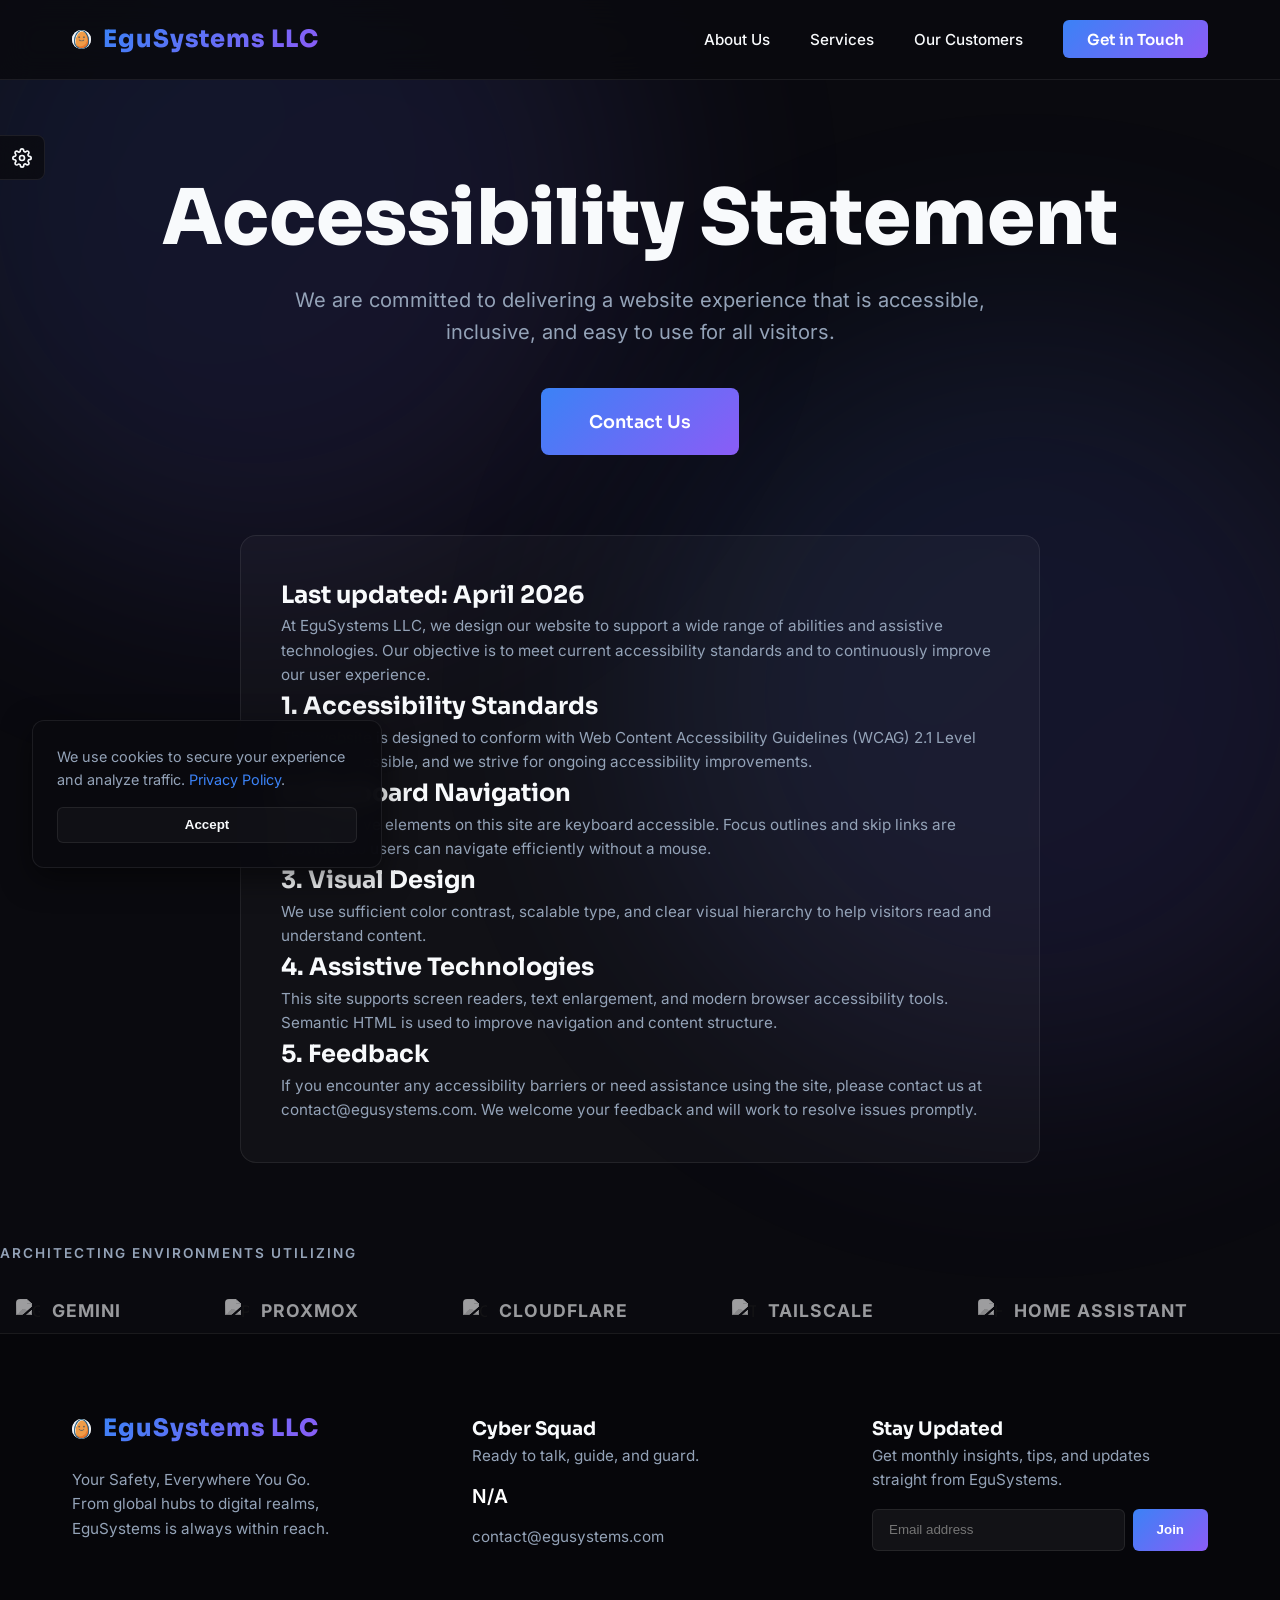
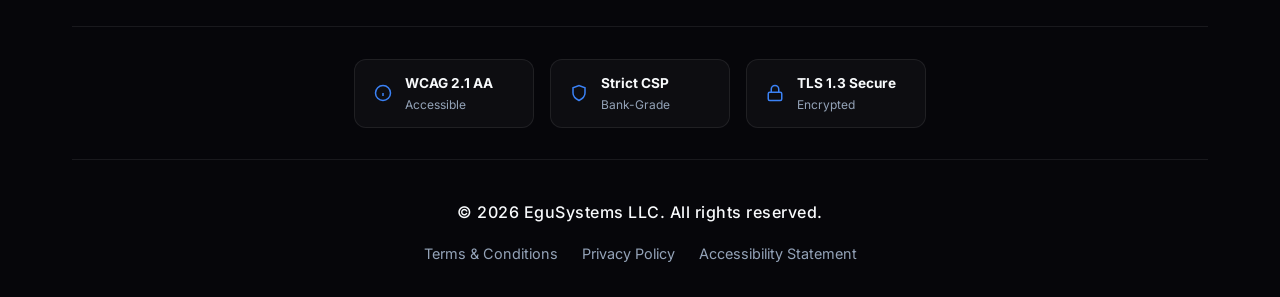
==== commit f022fa98: "fix theme glow and load priority" ====
--- a/accessibility.html
+++ b/accessibility.html
@@ -18,6 +18,35 @@
     <script src="script.js" defer></script>
 </head>
 <body>
+    <script>
+        (function() {
+            const c1 = localStorage.getItem('themeColor1');
+            const c2 = localStorage.getItem('themeColor2');
+            const mode = localStorage.getItem('themeMode');
+            const animType = localStorage.getItem('animType') || 'effect-float';
+            const speed = localStorage.getItem('animSpeed');
+            const animState = localStorage.getItem('bgAnimation');
+            const interactiveState = localStorage.getItem('interactiveBg');
+
+            if (c1 && c2) {
+                document.documentElement.style.setProperty('--color-1', c1);
+                document.documentElement.style.setProperty('--color-2', c2);
+            }
+            if (mode === 'light') document.body.classList.add('light-mode');
+            document.body.classList.add(animType);
+            
+            if (speed) {
+                const speedSecs = 40 - ((speed - 1) * (35 / 99));
+                document.documentElement.style.setProperty('--anim-duration', speedSecs + 's');
+            }
+            if (animState === 'disabled') document.body.classList.add('disable-bg-animation');
+            if (interactiveState === 'enabled') document.body.classList.add('interactive-bg');
+            
+            // Pre-center the interactive cursor math
+            document.documentElement.style.setProperty('--cursor-x', `${window.innerWidth / 2}px`);
+            document.documentElement.style.setProperty('--cursor-y', `${window.innerHeight / 2}px`);
+        })();
+    </script>
     <a href="#main-content" class="sr-only focus:not-sr-only focus:absolute focus:top-4 focus:left-4 focus:z-50 focus:px-4 focus:py-2 focus:bg-accent-glow focus:text-white focus:rounded">Skip to main content</a>
     <div class="scroll-progress" id="scrollProgress"></div>
     <div class="bg-glow top"></div>
@@ -279,8 +308,16 @@
                     <option value="effect-spin">Spin</option>
                 </select>
             </div>
-            
+
             <div class="theme-control" style="margin-top: 1.5rem;">
+                <label for="interactiveBgToggle">Interactive Cursor</label>
+                <label class="switch">
+                    <input type="checkbox" id="interactiveBgToggle" aria-label="Toggle Interactive Cursor">
+                    <span class="slider"></span>
+                </label>
+            </div>
+            
+            <div class="theme-control">
                 <label for="animToggle">Animation Focus</label>
                 <label class="switch">
                     <input type="checkbox" id="animToggle" checked aria-label="Toggle Background Animation">
--- a/style.css
+++ b/style.css
@@ -76,6 +76,16 @@
 body.effect-spin .bg-glow.top { animation-name: spin-glow; }
 body.effect-spin .bg-glow.bottom { animation-name: spin-glow; animation-direction: reverse; }
 
+/* Interactive Cursor Mode */
+body.interactive-bg .bg-glow.top {
+    animation: none !important;
+    top: 0; left: 0;
+    margin-top: calc(max(60vw, 400px) / -2); 
+    margin-left: calc(max(60vw, 400px) / -2); 
+    transform: translate3d(var(--cursor-x, 50vw), var(--cursor-y, 50vh), 0);
+    transition: transform 0.4s cubic-bezier(0.2, 0.8, 0.2, 1);
+}
+
 h1, h2, h3, h4, h5, h6, .logo-text, .nav-cta, .mobile-cta, .btn, .card-icon, .expert-info h4, .footer-col h4 {
     font-family: 'Sora', Arial, sans-serif;
 }
@@ -166,13 +176,14 @@
 
 .bg-glow {
     position: fixed;
-    width: 60vw;
-    height: 60vw;
+    width: max(60vw, 400px); 
+    height: max(60vw, 400px);
     border-radius: 50%;
     background: var(--accent-gradient);
     filter: blur(120px);
     opacity: 0.12;
     z-index: -1;
+    pointer-events: none;
     animation: var(--anim-name) var(--anim-duration) ease-in-out infinite alternate;
 }
 body.light-mode .bg-glow { opacity: 0.15; }
@@ -517,7 +528,8 @@
     body:not(.is-touch-device) .mobile-cta:hover, 
     body:not(.is-touch-device) .nav-cta:hover {
         transform: translateY(-2px);
-        box-shadow: 0 5px 15px rgba(59, 130, 246, 0.4);
+        /* CRITICAL FIX: Dynamic glowing shadow instead of hardcoded blue */
+        box-shadow: 0 5px 15px color-mix(in srgb, var(--accent-glow) 40%, transparent);
     }
     
     body:not(.is-touch-device) .mailto-link:hover { color: var(--accent-glow); }
@@ -532,8 +544,9 @@
         opacity: 1;
         transform: scale(1.05);
     }
+}
     
-    /* Hover-stop logic properly restored for desktop */
+    /* Marquee ONLY pauses for mouse, never for touch */
     body:not(.is-touch-device) .marquee-wrapper:hover { animation-play-state: paused !important; }
 }
 
@@ -575,7 +588,6 @@
     transform: translate3d(0,0,0);
 }
 
-/* Forces marquee to pause globally when tapped/dragged on mobile */
 .marquee-wrapper.is-paused {
     animation-play-state: paused !important;
 }
@@ -731,7 +743,8 @@
     border-radius: 50%;
     padding: 12px;
     border: 2px solid var(--accent-glow);
-    box-shadow: 0 0 15px rgba(59, 130, 246, 0.3);
+    /* CRITICAL FIX: Dynamic glowing shadow */
+    box-shadow: 0 0 15px color-mix(in srgb, var(--accent-glow) 30%, transparent);
     transition: background-color 0.5s ease, border-color 0.5s ease;
 }
 
@@ -908,7 +921,7 @@
 /* --- THEME SETTINGS UI --- */
 .theme-settings-wrapper {
     position: fixed;
-    top: 15%; /* Lifted significantly higher to avoid banner overlaps */
+    top: 15%; 
     left: 0;
     z-index: 10002; 
     display: flex;
@@ -954,6 +967,10 @@
     visibility: hidden;
     transform: translateX(-20px);
     transition: all 0.3s cubic-bezier(0.4, 0, 0.2, 1);
+    
+    /* CRITICAL FIX: Safe height bound for mobile landscape orientation */
+    max-height: 80vh;
+    overflow-y: auto;
 }
 body.light-mode .theme-panel { background: rgba(248, 250, 252, 0.95); }
 
@@ -972,9 +989,34 @@
     padding-bottom: 0.5rem;
 }
 
-#closeTheme:hover, #closeTheme:focus-visible {
+/* Custom CSS Scrollbar specifically for the Theme Panel */
+.theme-panel::-webkit-scrollbar {
+    width: 6px;
+}
+.theme-panel::-webkit-scrollbar-track {
+    background: transparent;
+}
+.theme-panel::-webkit-scrollbar-thumb {
+    background: rgba(128, 128, 128, 0.3);
+    border-radius: 10px;
+}
+.theme-panel::-webkit-scrollbar-thumb:hover {
+    background: rgba(128, 128, 128, 0.5);
+}
+
+#closeTheme:hover {
     color: var(--accent-glow);
-    outline: none;
+}
+#closeTheme:focus-visible {
+    color: var(--accent-glow);
+    outline: 2px solid var(--accent-glow);
+    outline-offset: 4px;
+    border-radius: 4px;
+}
+
+.theme-select:focus-visible {
+    outline: 2px solid var(--accent-glow);
+    outline-offset: 2px;
 }
 
 .theme-control {
@@ -1001,10 +1043,13 @@
     background: none;
 }
 input[type="color"]::-webkit-color-swatch-wrapper { padding: 0; }
-input[type="color"]::-webkit-color-swatch { border: 1px solid var(--border-glass); border-radius: 50%; }
+input[type="color"]::-webkit-color-swatch { border: 1px solid var(--border-glass); border-radius: 50%; transition: border-color 0.2s; }
 input[type="color"]::-moz-color-swatch { border: 1px solid var(--border-glass); border-radius: 50%; }
 
-/* Select Dropdown */
+/* Accessibility Focus Ring */
+input:focus-visible { outline: 2px solid var(--accent-glow); outline-offset: 2px; border-radius: 4px; }
+input[type="color"]:focus-visible { outline-radius: 50%; }
+
 .theme-select {
     background: rgba(255, 255, 255, 0.05);
     color: var(--text-main);
@@ -1049,6 +1094,13 @@
     height: 22px;
 }
 .switch input { opacity: 0; width: 0; height: 0; }
+
+/* AA Compliant Focus Ring for Switches */
+.switch input:focus-visible + .slider {
+    outline: 2px solid var(--accent-glow);
+    outline-offset: 2px;
+}
+
 .slider {
     position: absolute;
     cursor: pointer;
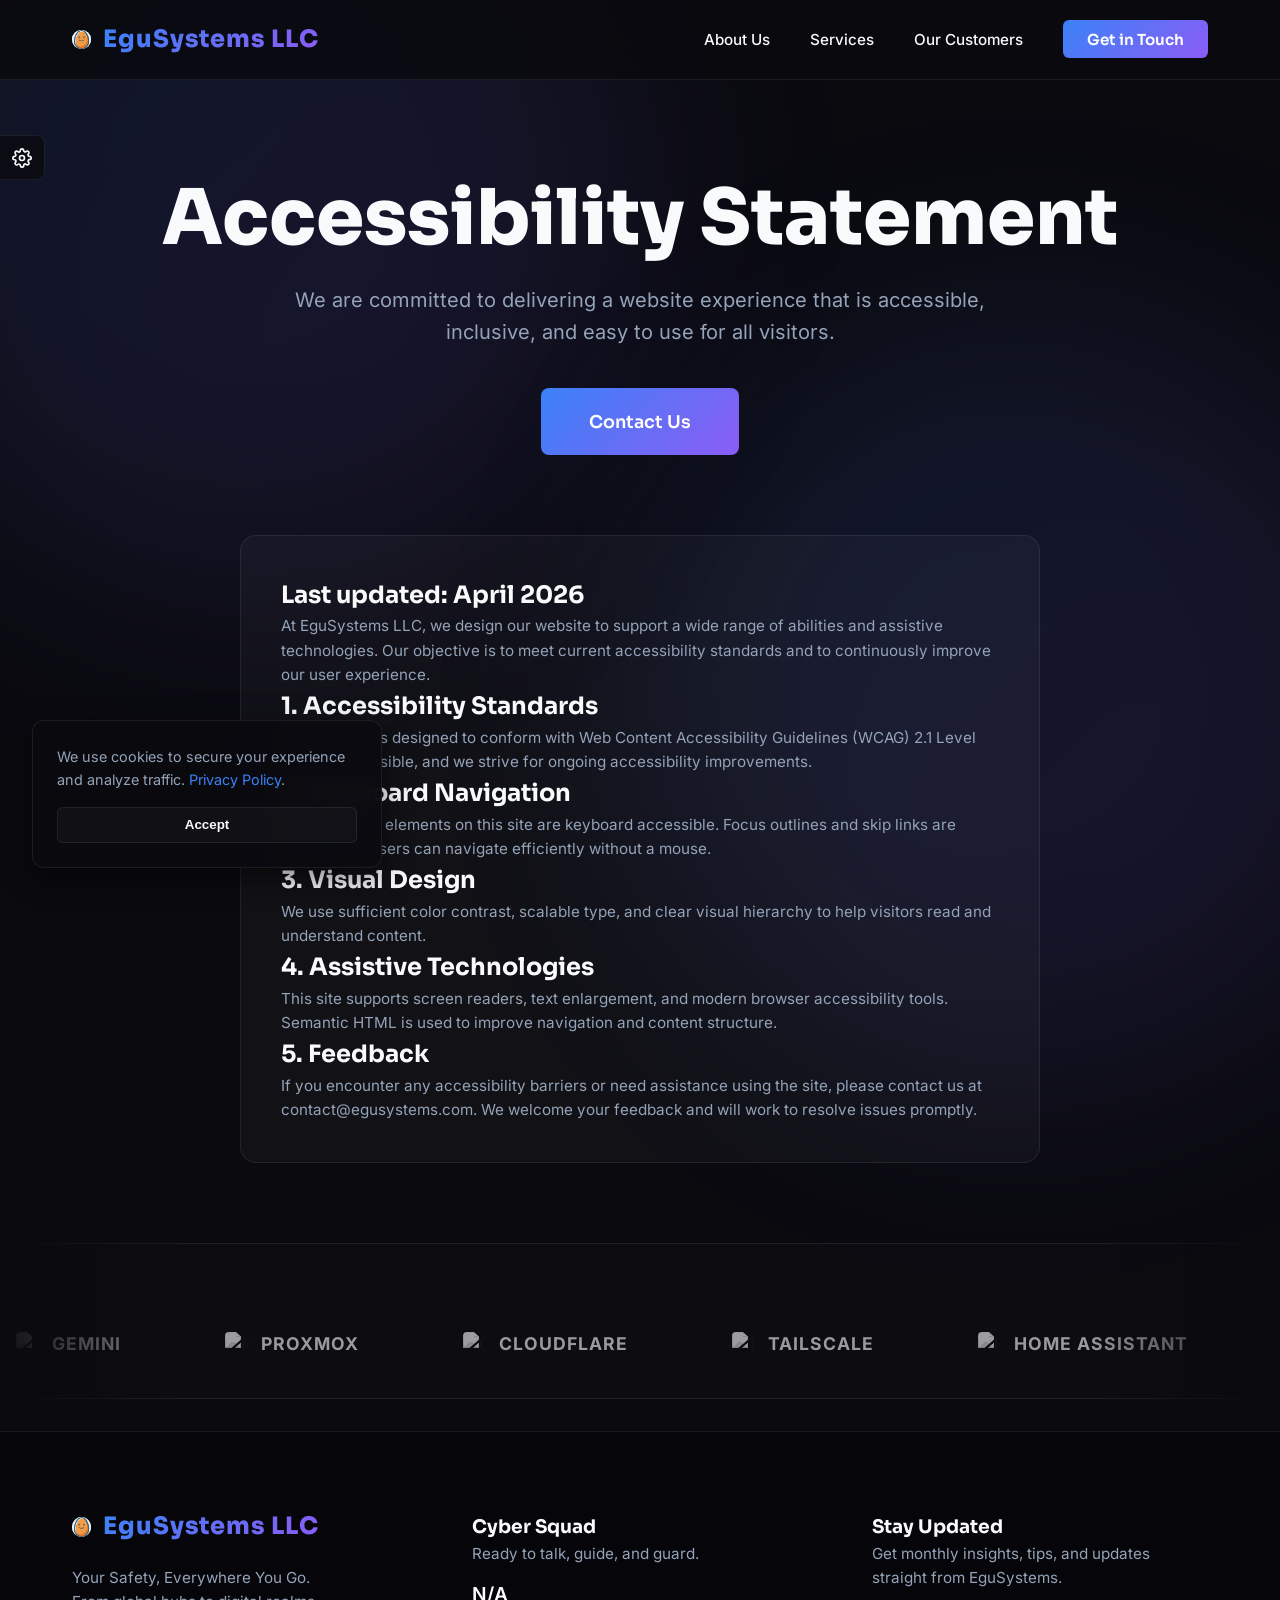
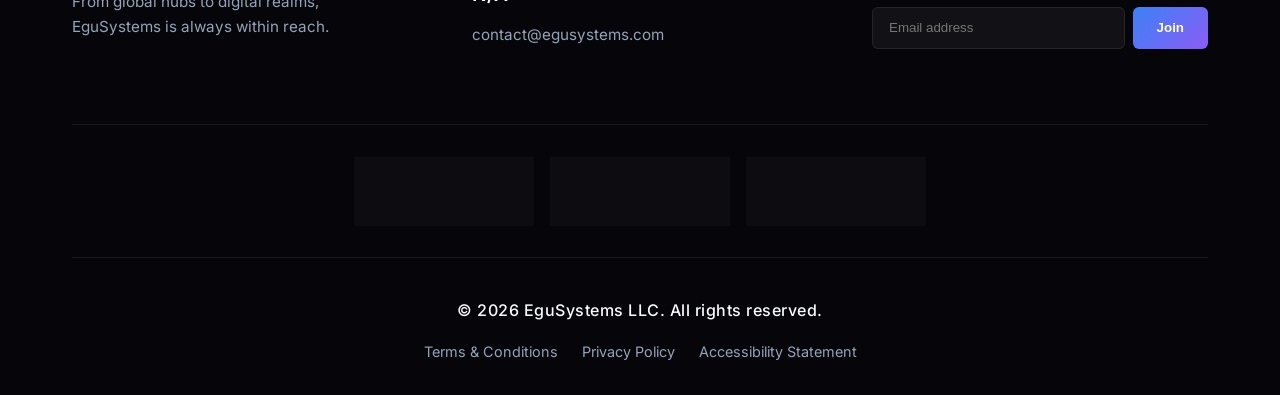
==== commit ef150b9c: "fix format issues" ====
--- a/accessibility.html
+++ b/accessibility.html
@@ -17,7 +17,7 @@
     <link rel="stylesheet" href="style.css">
     <script src="script.js" defer></script>
 </head>
-<body>
+<body class="preload">
     <script>
         (function() {
             const c1 = localStorage.getItem('themeColor1');
@@ -42,7 +42,6 @@
             if (animState === 'disabled') document.body.classList.add('disable-bg-animation');
             if (interactiveState === 'enabled') document.body.classList.add('interactive-bg');
             
-            // Pre-center the interactive cursor math
             document.documentElement.style.setProperty('--cursor-x', `${window.innerWidth / 2}px`);
             document.documentElement.style.setProperty('--cursor-y', `${window.innerHeight / 2}px`);
         })();
--- a/style.css
+++ b/style.css
@@ -14,6 +14,11 @@
 /* Smooth Gradient Animation Support */
 @property --color-1 { syntax: '<color>'; inherits: true; initial-value: #3b82f6; }
 @property --color-2 { syntax: '<color>'; inherits: true; initial-value: #8b5cf6; }
+
+/* CRITICAL FIX: FOUC Preload Lock */
+.preload, .preload *, .preload ::before, .preload ::after {
+    transition: none !important;
+}
 
 /* --- VARIABLES & RESET --- */
 :root {
@@ -34,7 +39,6 @@
     
     --nav-height: 80px;
     
-    /* Engine transitions for beautiful smooth resets */
     transition: --color-1 0.6s ease-in-out, --color-2 0.6s ease-in-out;
 }
 
@@ -510,7 +514,6 @@
     transition: opacity 0.3s;
     pointer-events: none;
 }
-/* Stronger spotlight overlay for light mode */
 body.light-mode .spotlight-overlay { background: radial-gradient(800px circle at var(--mouse-x) var(--mouse-y), rgba(0, 0, 0, 0.08), transparent 40%); }
 
 
@@ -528,7 +531,6 @@
     body:not(.is-touch-device) .mobile-cta:hover, 
     body:not(.is-touch-device) .nav-cta:hover {
         transform: translateY(-2px);
-        /* CRITICAL FIX: Dynamic glowing shadow instead of hardcoded blue */
         box-shadow: 0 5px 15px color-mix(in srgb, var(--accent-glow) 40%, transparent);
     }
     
@@ -544,9 +546,7 @@
         opacity: 1;
         transform: scale(1.05);
     }
-}
     
-    /* Marquee ONLY pauses for mouse, never for touch */
     body:not(.is-touch-device) .marquee-wrapper:hover { animation-play-state: paused !important; }
 }
 
@@ -602,7 +602,6 @@
     flex-shrink: 0;
 }
 
-/* Marquee Item - Clean Floating Text */
 .tech-item {
     display: flex;
     align-items: center;
@@ -651,7 +650,6 @@
     color: var(--text-main);
 }
 
-/* Mobile Touch Active override generated by JS */
 .tech-item.touch-active {
     opacity: 1 !important;
     transform: scale(1.05) !important;
@@ -743,7 +741,6 @@
     border-radius: 50%;
     padding: 12px;
     border: 2px solid var(--accent-glow);
-    /* CRITICAL FIX: Dynamic glowing shadow */
     box-shadow: 0 0 15px color-mix(in srgb, var(--accent-glow) 30%, transparent);
     transition: background-color 0.5s ease, border-color 0.5s ease;
 }
@@ -968,7 +965,6 @@
     transform: translateX(-20px);
     transition: all 0.3s cubic-bezier(0.4, 0, 0.2, 1);
     
-    /* CRITICAL FIX: Safe height bound for mobile landscape orientation */
     max-height: 80vh;
     overflow-y: auto;
 }
@@ -989,20 +985,10 @@
     padding-bottom: 0.5rem;
 }
 
-/* Custom CSS Scrollbar specifically for the Theme Panel */
-.theme-panel::-webkit-scrollbar {
-    width: 6px;
-}
-.theme-panel::-webkit-scrollbar-track {
-    background: transparent;
-}
-.theme-panel::-webkit-scrollbar-thumb {
-    background: rgba(128, 128, 128, 0.3);
-    border-radius: 10px;
-}
-.theme-panel::-webkit-scrollbar-thumb:hover {
-    background: rgba(128, 128, 128, 0.5);
-}
+.theme-panel::-webkit-scrollbar { width: 6px; }
+.theme-panel::-webkit-scrollbar-track { background: transparent; }
+.theme-panel::-webkit-scrollbar-thumb { background: rgba(128, 128, 128, 0.3); border-radius: 10px; }
+.theme-panel::-webkit-scrollbar-thumb:hover { background: rgba(128, 128, 128, 0.5); }
 
 #closeTheme:hover {
     color: var(--accent-glow);
@@ -1031,7 +1017,6 @@
     color: var(--text-muted);
 }
 
-/* Custom CSS Inputs for Theme Panel */
 input[type="color"] {
     -webkit-appearance: none;
     border: none;
@@ -1046,7 +1031,6 @@
 input[type="color"]::-webkit-color-swatch { border: 1px solid var(--border-glass); border-radius: 50%; transition: border-color 0.2s; }
 input[type="color"]::-moz-color-swatch { border: 1px solid var(--border-glass); border-radius: 50%; }
 
-/* Accessibility Focus Ring */
 input:focus-visible { outline: 2px solid var(--accent-glow); outline-offset: 2px; border-radius: 4px; }
 input[type="color"]:focus-visible { outline-radius: 50%; }
 
@@ -1064,7 +1048,6 @@
 body.light-mode .theme-select { background: rgba(0, 0, 0, 0.05); color: var(--text-main); }
 .theme-select option { background: var(--bg-base); color: var(--text-main); }
 
-/* Range Slider Styling */
 input[type=range] {
     -webkit-appearance: none;
     background: transparent;
@@ -1086,7 +1069,6 @@
     border-radius: 2px;
 }
 
-/* Switch Styling */
 .switch {
     position: relative;
     display: inline-block;
@@ -1095,7 +1077,6 @@
 }
 .switch input { opacity: 0; width: 0; height: 0; }
 
-/* AA Compliant Focus Ring for Switches */
 .switch input:focus-visible + .slider {
     outline: 2px solid var(--accent-glow);
     outline-offset: 2px;
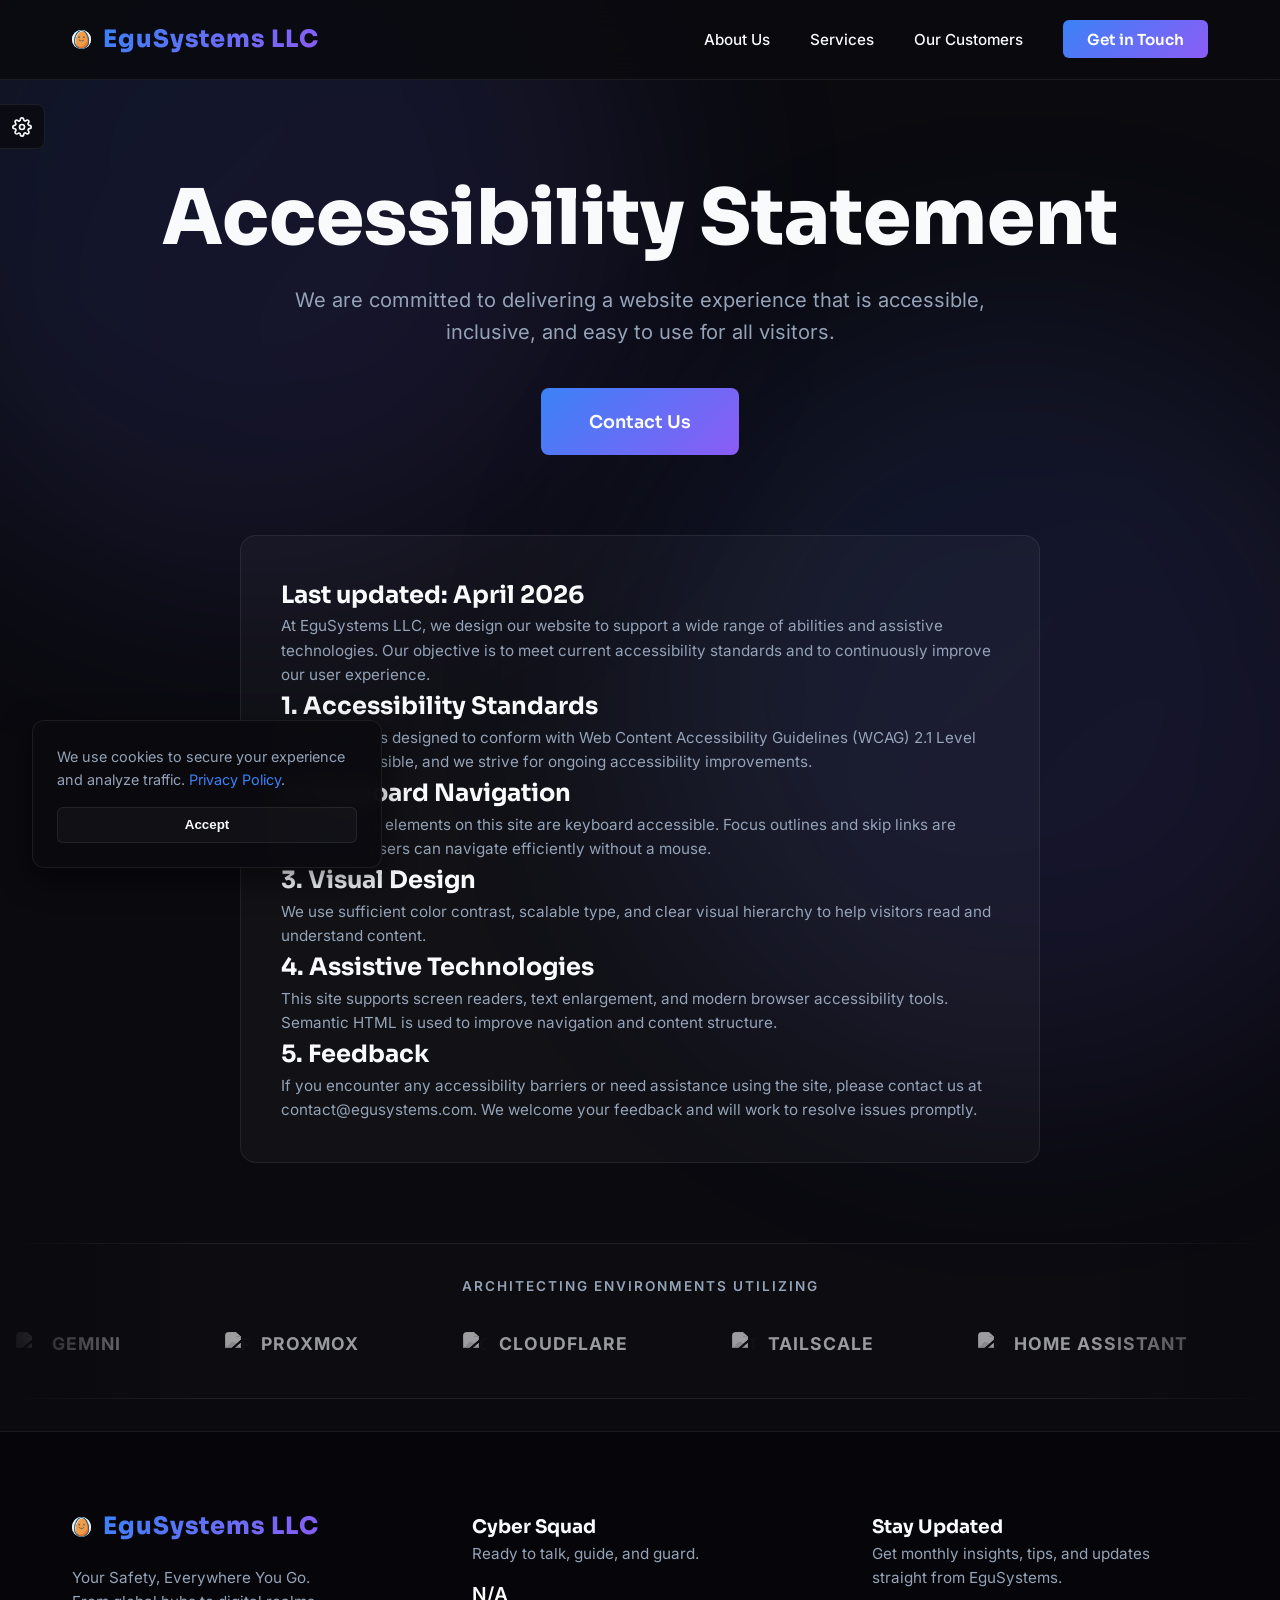
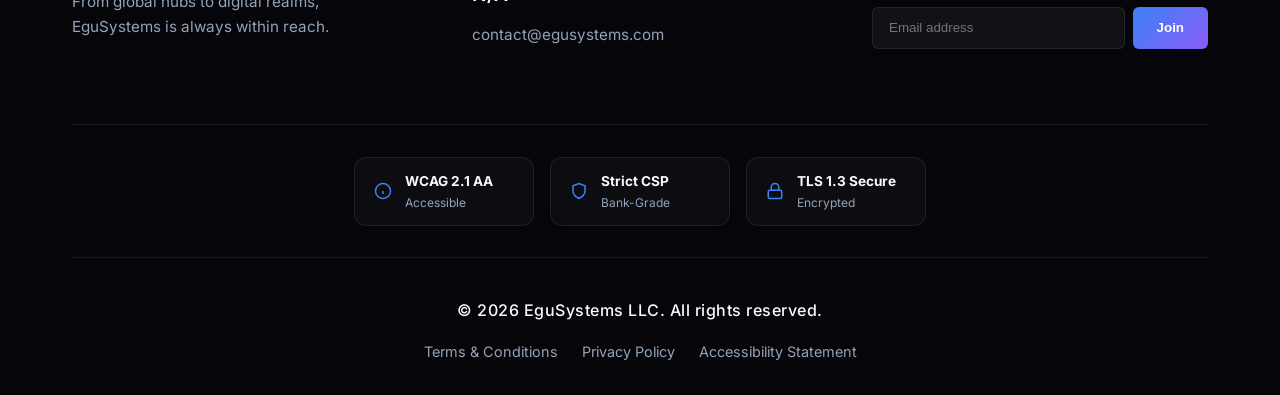
==== commit b4911e52: "fixing default theme on page load" ====
--- a/accessibility.html
+++ b/accessibility.html
@@ -1,5 +1,5 @@
 <!DOCTYPE html>
-<html lang="en">
+<html lang="en" class="preload">
 <head>
     <meta charset="UTF-8">
     <meta name="viewport" content="width=device-width, initial-scale=1.0">
@@ -17,7 +17,7 @@
     <link rel="stylesheet" href="style.css">
     <script src="script.js" defer></script>
 </head>
-<body class="preload">
+<body>
     <script>
         (function() {
             const c1 = localStorage.getItem('themeColor1');
--- a/style.css
+++ b/style.css
@@ -15,9 +15,10 @@
 @property --color-1 { syntax: '<color>'; inherits: true; initial-value: #3b82f6; }
 @property --color-2 { syntax: '<color>'; inherits: true; initial-value: #8b5cf6; }
 
-/* CRITICAL FIX: FOUC Preload Lock */
+/* CRITICAL FIX: FOUC Preload Lock now blocks keyframes on load */
 .preload, .preload *, .preload ::before, .preload ::after {
     transition: none !important;
+    animation: none !important;
 }
 
 /* --- VARIABLES & RESET --- */
@@ -39,6 +40,7 @@
     
     --nav-height: 80px;
     
+    /* Engine transitions for beautiful smooth resets */
     transition: --color-1 0.6s ease-in-out, --color-2 0.6s ease-in-out;
 }
 
@@ -89,6 +91,11 @@
     transform: translate3d(var(--cursor-x, 50vw), var(--cursor-y, 50vh), 0);
     transition: transform 0.4s cubic-bezier(0.2, 0.8, 0.2, 1);
 }
+
+/* Visual Viewport Smart Zoom Engine */
+body.is-zoomed nav { transform: translateY(-100%); opacity: 0; pointer-events: none; }
+body.is-zoomed .theme-settings-wrapper { transform: translateX(-150%); opacity: 0; pointer-events: none; }
+body.is-zoomed .back-to-top { transform: translateY(150%); opacity: 0; pointer-events: none; }
 
 h1, h2, h3, h4, h5, h6, .logo-text, .nav-cta, .mobile-cta, .btn, .card-icon, .expert-info h4, .footer-col h4 {
     font-family: 'Sora', Arial, sans-serif;
@@ -143,7 +150,7 @@
     border: 2px solid var(--accent-glow);
     background: var(--bg-base);
     color: var(--text-main);
-    z-index: 10000;
+    z-index: 10006;
 }
 
 ::selection {
@@ -173,7 +180,7 @@
     height: 3px;
     background: var(--accent-gradient);
     width: 0%;
-    z-index: 10001;
+    z-index: 10005; 
     transition: width 0.1s ease-out;
     box-shadow: 0 0 10px var(--accent-glow);
 }
@@ -228,14 +235,14 @@
     top: 0;
     width: 100%;
     height: var(--nav-height);
-    z-index: 1000;
+    z-index: 10004; 
     background: rgba(10, 10, 15, 0.85);
     backdrop-filter: blur(16px);
     -webkit-backdrop-filter: blur(16px);
     border-bottom: 1px solid var(--border-glass);
     display: flex;
     align-items: center;
-    transition: background-color 0.6s ease-in-out;
+    transition: background-color 0.6s ease-in-out, transform 0.4s cubic-bezier(0.2, 0.8, 0.2, 1), opacity 0.4s ease;
 }
 body.light-mode nav { background: rgba(248, 250, 252, 0.85); }
 
@@ -358,9 +365,21 @@
     pointer-events: none;
     transform: translateY(-20px);
     transition: opacity 0.4s ease, transform 0.4s ease, visibility 0.4s ease, background-color 0.6s ease-in-out;
-    z-index: 999;
+    
+    z-index: 10003; 
+    
+    will-change: opacity, transform;
+    max-height: calc(100dvh - var(--nav-height));
+    overflow-y: auto;
+    -webkit-overflow-scrolling: touch;
 }
 body.light-mode .mobile-dropdown { background: rgba(248, 250, 252, 0.98); }
+
+/* Custom Menu Scrollbar */
+.mobile-dropdown::-webkit-scrollbar { width: 6px; }
+.mobile-dropdown::-webkit-scrollbar-track { background: transparent; }
+.mobile-dropdown::-webkit-scrollbar-thumb { background: rgba(128, 128, 128, 0.3); border-radius: 10px; }
+.mobile-dropdown::-webkit-scrollbar-thumb:hover { background: rgba(128, 128, 128, 0.5); }
 
 .mobile-dropdown.active {
     opacity: 1;
@@ -515,7 +534,6 @@
     pointer-events: none;
 }
 body.light-mode .spotlight-overlay { background: radial-gradient(800px circle at var(--mouse-x) var(--mouse-y), rgba(0, 0, 0, 0.08), transparent 40%); }
-
 
 .spotlight-content-wrapper {
     position: relative;
@@ -602,6 +620,7 @@
     flex-shrink: 0;
 }
 
+/* Marquee Item - Clean Floating Text */
 .tech-item {
     display: flex;
     align-items: center;
@@ -650,6 +669,7 @@
     color: var(--text-main);
 }
 
+/* Mobile Touch Active override generated by JS */
 .tech-item.touch-active {
     opacity: 1 !important;
     transform: scale(1.05) !important;
@@ -918,11 +938,12 @@
 /* --- THEME SETTINGS UI --- */
 .theme-settings-wrapper {
     position: fixed;
-    top: 15%; 
+    top: calc(var(--nav-height) + 1.5rem); 
     left: 0;
     z-index: 10002; 
     display: flex;
     align-items: flex-start;
+    transition: transform 0.4s cubic-bezier(0.2, 0.8, 0.2, 1), opacity 0.4s ease;
 }
 
 .theme-toggle-btn {
@@ -965,7 +986,7 @@
     transform: translateX(-20px);
     transition: all 0.3s cubic-bezier(0.4, 0, 0.2, 1);
     
-    max-height: 80vh;
+    max-height: calc(100vh - var(--nav-height) - 3rem);
     overflow-y: auto;
 }
 body.light-mode .theme-panel { background: rgba(248, 250, 252, 0.95); }
@@ -1178,11 +1199,11 @@
     justify-content: center;
     font-size: 1.2rem;
     cursor: pointer;
-    z-index: 999;
+    z-index: 9998;
     opacity: 0;
     visibility: hidden;
     transform: translateY(20px);
-    transition: all 0.3s ease;
+    transition: all 0.3s ease, transform 0.4s cubic-bezier(0.2, 0.8, 0.2, 1);
     text-decoration: none;
 }
 body.light-mode .back-to-top { background: rgba(248, 250, 252, 0.8); }
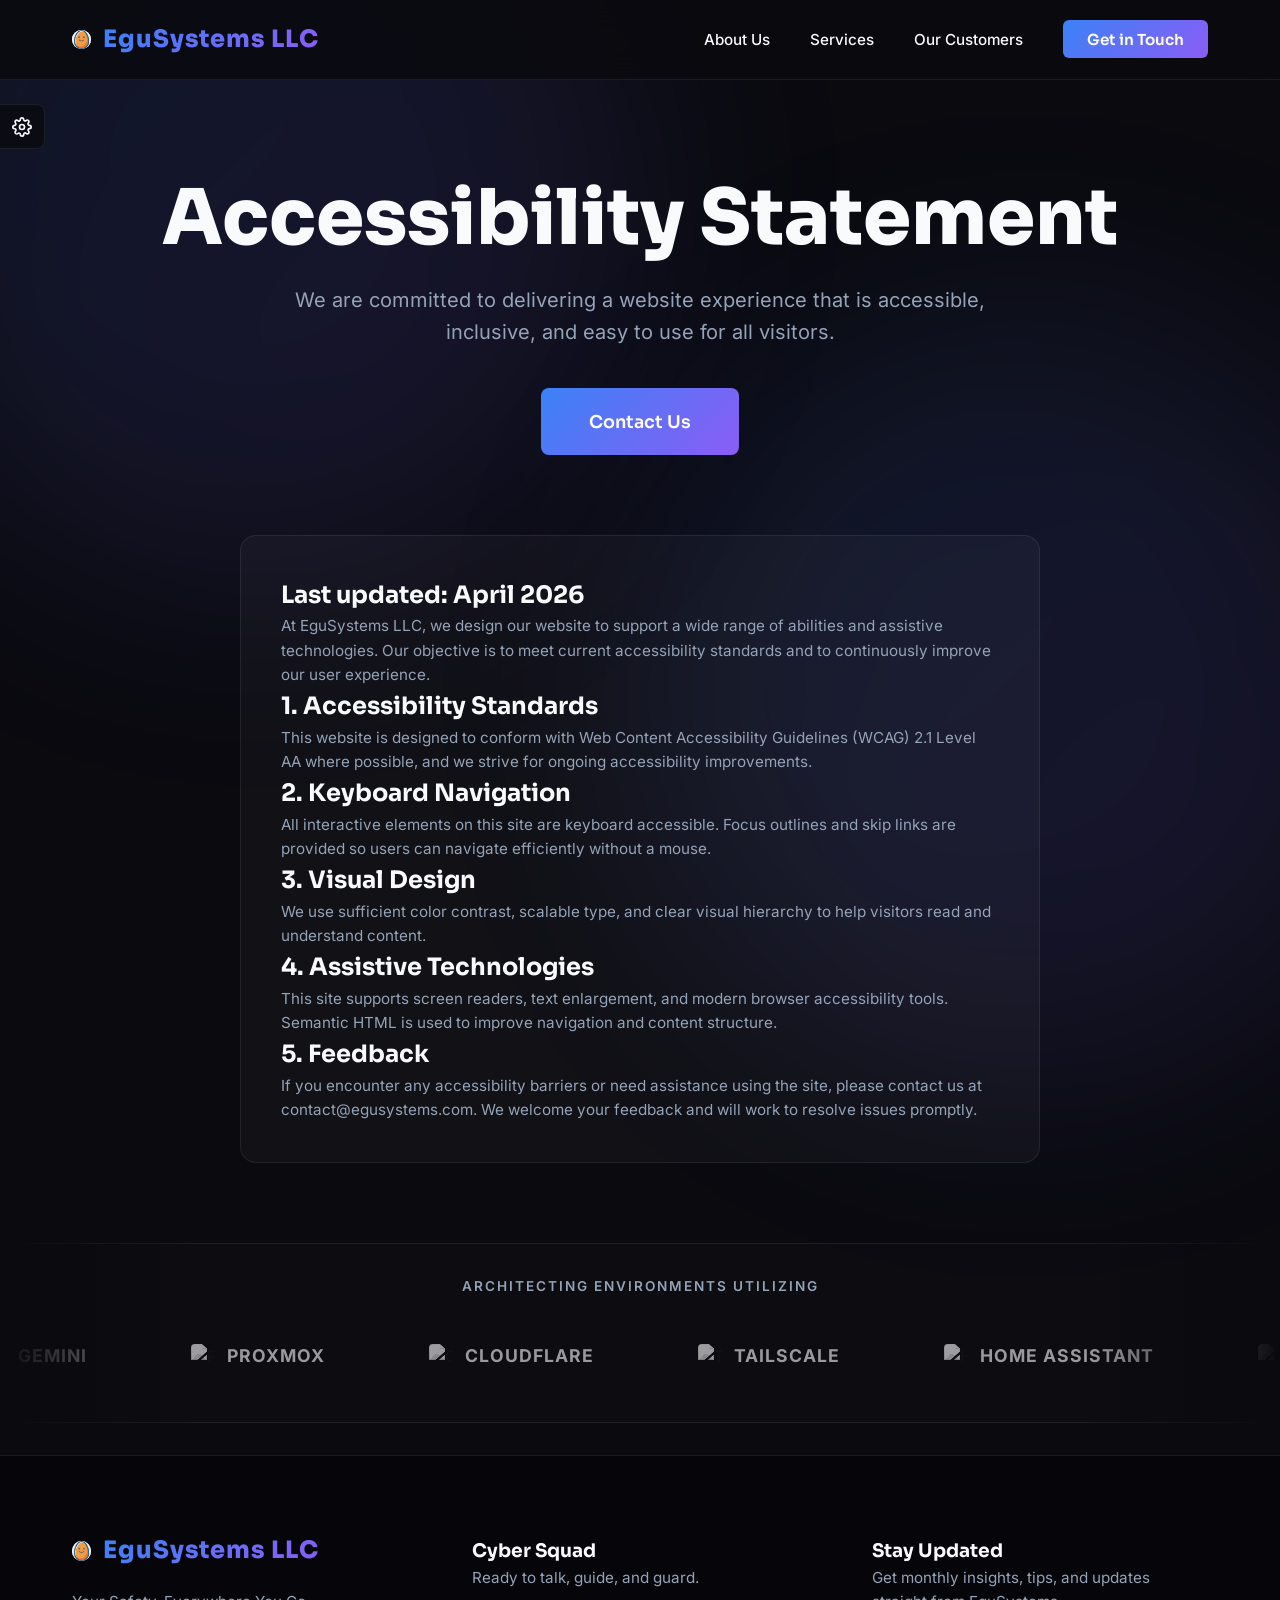
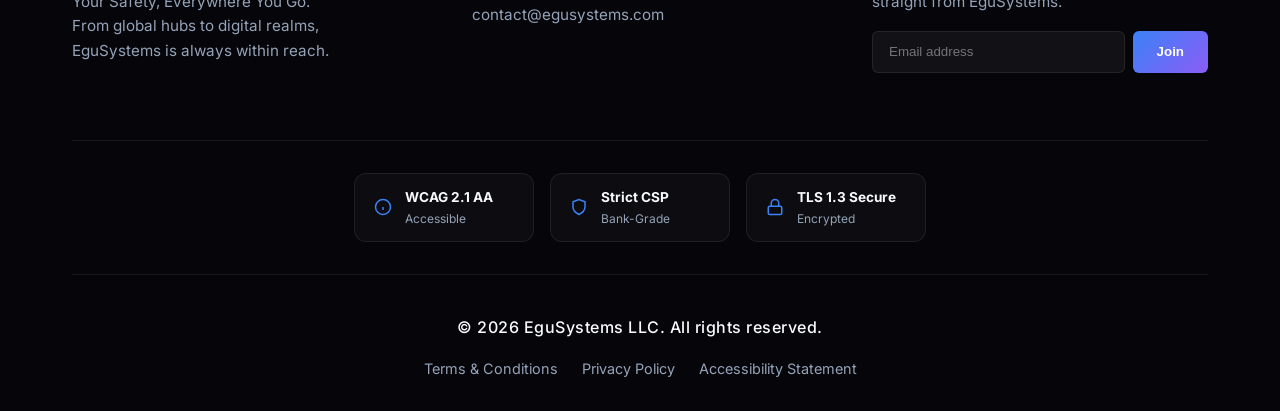
==== commit 2f76e034: "fix tab" ====
--- a/accessibility.html
+++ b/accessibility.html
@@ -206,7 +206,6 @@
                 <div class="footer-col">
                     <h3>Cyber Squad</h3>
                     <p>Ready to talk, guide, and guard.</p>
-                    <span style="color: #fff; font-weight: 600; font-size: 1.2rem; display: block; margin-bottom: 0.8rem;">N/A</span>
                     <a href="mailto:contact@egusystems.com">contact@egusystems.com</a>
                 </div>
 
--- a/style.css
+++ b/style.css
@@ -15,7 +15,7 @@
 @property --color-1 { syntax: '<color>'; inherits: true; initial-value: #3b82f6; }
 @property --color-2 { syntax: '<color>'; inherits: true; initial-value: #8b5cf6; }
 
-/* CRITICAL FIX: FOUC Preload Lock now blocks keyframes on load */
+/* FOUC Preload Lock now blocks keyframes on load */
 .preload, .preload *, .preload ::before, .preload ::after {
     transition: none !important;
     animation: none !important;
@@ -375,7 +375,6 @@
 }
 body.light-mode .mobile-dropdown { background: rgba(248, 250, 252, 0.98); }
 
-/* Custom Menu Scrollbar */
 .mobile-dropdown::-webkit-scrollbar { width: 6px; }
 .mobile-dropdown::-webkit-scrollbar-track { background: transparent; }
 .mobile-dropdown::-webkit-scrollbar-thumb { background: rgba(128, 128, 128, 0.3); border-radius: 10px; }
@@ -534,6 +533,7 @@
     pointer-events: none;
 }
 body.light-mode .spotlight-overlay { background: radial-gradient(800px circle at var(--mouse-x) var(--mouse-y), rgba(0, 0, 0, 0.08), transparent 40%); }
+
 
 .spotlight-content-wrapper {
     position: relative;
@@ -564,24 +564,19 @@
         opacity: 1;
         transform: scale(1.05);
     }
-    
-    body:not(.is-touch-device) .marquee-wrapper:hover { animation-play-state: paused !important; }
-}
-
-/* --- INFINITE SCROLLING MARQUEE --- */
+}
+
+/* --- JS-DRIVEN PHYSICS MARQUEE --- */
 .trust-banner {
     border-top: 1px solid var(--border-glass);
     border-bottom: 1px solid var(--border-glass);
     padding: 2rem 0;
     background: rgba(255, 255, 255, 0.01);
     text-align: center;
-    overflow: hidden;
-    overflow: clip; 
     position: relative;
     margin-bottom: 2rem;
     -webkit-mask-image: linear-gradient(to right, transparent, black 15%, black 85%, transparent);
     mask-image: linear-gradient(to right, transparent, black 15%, black 85%, transparent);
-    touch-action: pan-y;
 }
 
 .trust-banner p {
@@ -598,16 +593,18 @@
 .marquee-wrapper {
     display: flex;
     flex-wrap: nowrap;
-    width: max-content;
-    animation: marquee 35s linear infinite;
+    width: 100%;
     position: relative;
     z-index: 1;
-    will-change: transform;
-    transform: translate3d(0,0,0);
-}
-
-.marquee-wrapper.is-paused {
-    animation-play-state: paused !important;
+    overflow: hidden; 
+    cursor: grab;
+    touch-action: pan-y;
+    /* CRITICAL FIX: Vertical clearance prevents focus rings from getting cut off */
+    padding: 12px 0;
+}
+
+.marquee-wrapper.active-drag {
+    cursor: grabbing;
 }
 
 .tech-list {
@@ -633,6 +630,9 @@
     text-decoration: none;
     white-space: nowrap;
     
+    /* CRITICAL FIX: Border radius ensures the focus ring perfectly hugs the button shape */
+    border-radius: 8px;
+    
     -webkit-tap-highlight-color: transparent;
     -webkit-touch-callout: none;
     user-select: none;
@@ -677,10 +677,6 @@
     z-index: 10;
 }
 
-@keyframes marquee {
-    0% { transform: translateX(0); }
-    100% { transform: translateX(-50%); }
-}
 
 /* --- GRID CARDS & CALLOUTS --- */
 .grid {
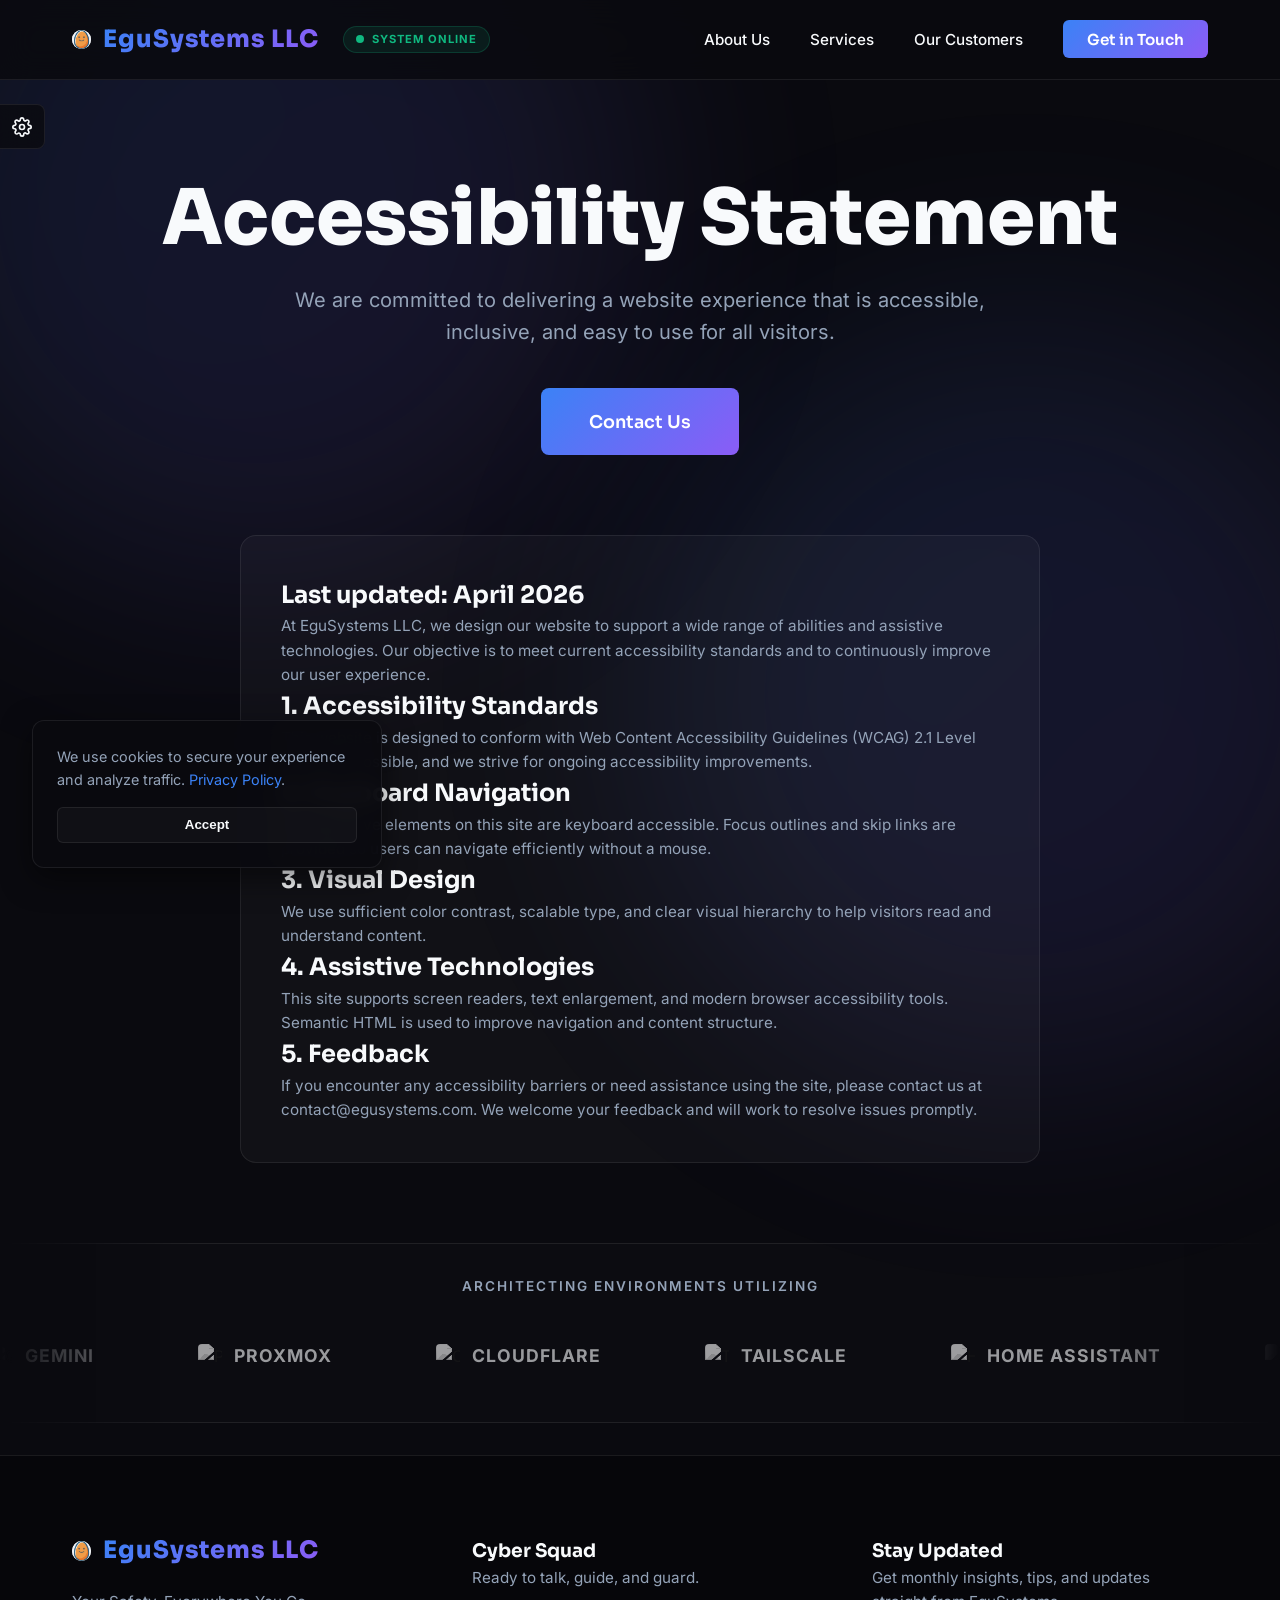
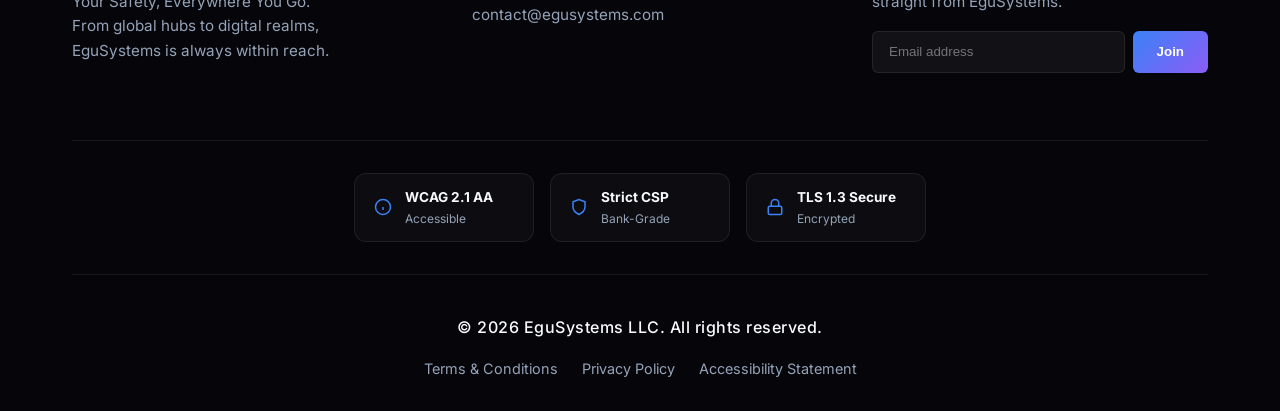
==== commit e81e5306: "system status add" ====
--- a/accessibility.html
+++ b/accessibility.html
@@ -53,16 +53,23 @@
 
     <nav>
         <div class="nav-content">
-            <a href="index.html#home" class="logo-container">
-                <img src="/favicon.svg" alt="EguSystems Icon" loading="lazy" class="logo-icon" width="32" height="32">
-                <span class="logo-text">EguSystems LLC</span>
-            </a>
-
+            <div style="display: flex; align-items: center;">
+                <a href="#home" class="logo-container">
+                    <img src="/favicon.svg" alt="EguSystems Icon" loading="lazy" class="logo-icon" width="32" height="32">
+                    <span class="logo-text">EguSystems LLC</span>
+                </a>
+                
+                <div class="system-status" title="All Systems Operational">
+                    <span class="status-dot"></span>
+                    <span class="status-text">System Online</span>
+                </div>
+            </div>
+            
             <ul class="desktop-nav">
-                <li><a href="index.html#about" class="nav-link">About Us</a></li>
-                <li><a href="index.html#services" class="nav-link">Services</a></li>
-                <li><a href="index.html#trust" class="nav-link">Our Customers</a></li>
-                <li><a href="index.html#contact" class="nav-cta">Get in Touch</a></li>
+                <li><a href="#about" class="nav-link">About Us</a></li>
+                <li><a href="#services" class="nav-link">Services</a></li>
+                <li><a href="#trust" class="nav-link">Our Customers</a></li>
+                <li><a href="#contact" class="nav-cta">Get in Touch</a></li>
             </ul>
 
             <button class="mobile-toggle" id="mobileToggle" aria-label="Toggle navigation menu" aria-expanded="false" aria-controls="mobileDropdown">☰</button>
--- a/style.css
+++ b/style.css
@@ -19,6 +19,12 @@
 .preload, .preload *, .preload ::before, .preload ::after {
     transition: none !important;
     animation: none !important;
+}
+
+/* Globally disables text highlighting while aggressively swiping */
+body.is-dragging {
+    user-select: none !important;
+    -webkit-user-select: none !important;
 }
 
 /* --- VARIABLES & RESET --- */
@@ -244,6 +250,61 @@
     align-items: center;
     transition: background-color 0.6s ease-in-out, transform 0.4s cubic-bezier(0.2, 0.8, 0.2, 1), opacity 0.4s ease;
 }
+
+/* --- SYSTEM STATUS INDICATOR --- */
+.system-status {
+    display: flex;
+    align-items: center;
+    gap: 8px;
+    background: rgba(16, 185, 129, 0.1);
+    border: 1px solid rgba(16, 185, 129, 0.2);
+    padding: 4px 12px;
+    border-radius: 20px;
+    font-size: 0.7rem;
+    font-weight: 700;
+    color: #10b981;
+    letter-spacing: 1px;
+    text-transform: uppercase;
+    margin-left: 1.5rem;
+    font-family: 'Inter', sans-serif;
+    cursor: default;
+    user-select: none;
+    -webkit-user-select: none;
+}
+
+body.light-mode .system-status {
+    background: rgba(16, 185, 129, 0.15);
+    border-color: rgba(16, 185, 129, 0.3);
+    color: #059669;
+}
+
+.status-dot {
+    width: 8px;
+    height: 8px;
+    background-color: #10b981;
+    border-radius: 50%;
+    position: relative;
+}
+
+/* Radar pulse animation */
+.status-dot::after {
+    content: '';
+    position: absolute;
+    top: -4px;
+    left: -4px;
+    right: -4px;
+    bottom: -4px;
+    border-radius: 50%;
+    border: 2px solid #10b981;
+    opacity: 0;
+    animation: statusPulse 2s cubic-bezier(0.4, 0, 0.6, 1) infinite;
+}
+
+@keyframes statusPulse {
+    0% { transform: scale(0.5); opacity: 0.8; }
+    100% { transform: scale(1.8); opacity: 0; }
+}
+
 body.light-mode nav { background: rgba(248, 250, 252, 0.85); }
 
 .nav-content {
@@ -332,7 +393,7 @@
 }
 .nav-cta::after { display: none !important; }
 
-/* Mobile Menu Elements */
+/* --- CRITICAL FIX: DUAL-LAYER MORPHING MENU TOGGLE --- */
 .mobile-toggle {
     display: flex;
     align-items: center;
@@ -344,13 +405,49 @@
     color: var(--text-main);
     font-size: 1.8rem;
     cursor: pointer;
+    
+    /* Fixed width/height provides a stable box for the absolute elements to perfectly center in */
+    width: 44px;
+    height: 44px;
+    
+    /* Kept invisible natively on desktop */
     opacity: 0;
-    transform: rotate(0deg) scale(0.5);
+    transform: scale(0.5);
     pointer-events: none;
-    transition: opacity 0.4s ease, transform 0.4s ease;
+    transition: opacity 0.4s ease, transform 0.4s ease, visibility 0.4s ease;
     visibility: hidden;
 }
 
+/* The newly injected spans that do the actual animating */
+.mobile-toggle .icon-bars, 
+.mobile-toggle .icon-close {
+    position: absolute;
+    display: flex;
+    align-items: center;
+    justify-content: center;
+    width: 100%;
+    height: 100%;
+    transition: opacity 0.4s cubic-bezier(0.2, 0.8, 0.2, 1), transform 0.4s cubic-bezier(0.2, 0.8, 0.2, 1);
+}
+
+/* Default States */
+.mobile-toggle .icon-close {
+    opacity: 0;
+    transform: rotate(-90deg) scale(0.5); /* Close icon is hidden and spun backwards initially */
+}
+
+/* Active (Open) States */
+.mobile-toggle.is-open .icon-bars {
+    opacity: 0;
+    transform: rotate(90deg) scale(0.5); /* Hamburger spins forward and shrinks away */
+}
+
+.mobile-toggle.is-open .icon-close {
+    opacity: 1;
+    transform: rotate(0deg) scale(1); /* Close icon spins to 0 and scales up beautifully */
+}
+
+/* Mobile Menu Elements */
 .mobile-dropdown {
     position: absolute;
     top: var(--nav-height);
@@ -476,6 +573,8 @@
     font-weight: 800;
     line-height: 1.1;
     margin-bottom: 1.5rem;
+    opacity: 0; 
+    transform: translateY(20px); 
     animation: fadeUp 0.8s ease forwards;
 }
 
@@ -486,11 +585,13 @@
     margin: 0 auto 2.5rem;
     padding: 0 1rem;
     opacity: 0;
+    transform: translateY(20px); 
     animation: fadeUp 0.8s ease 0.2s forwards;
 }
 
 .hero .btn {
     opacity: 0;
+    transform: translateY(20px); 
     animation: fadeUp 0.8s ease 0.4s forwards;
 }
 
@@ -577,6 +678,9 @@
     margin-bottom: 2rem;
     -webkit-mask-image: linear-gradient(to right, transparent, black 15%, black 85%, transparent);
     mask-image: linear-gradient(to right, transparent, black 15%, black 85%, transparent);
+    
+    user-select: none;
+    -webkit-user-select: none;
 }
 
 .trust-banner p {
@@ -599,8 +703,10 @@
     overflow: hidden; 
     cursor: grab;
     touch-action: pan-y;
-    /* CRITICAL FIX: Vertical clearance prevents focus rings from getting cut off */
     padding: 12px 0;
+    
+    user-select: none;
+    -webkit-user-select: none;
 }
 
 .marquee-wrapper.active-drag {
@@ -629,8 +735,6 @@
     transition: opacity 0.3s ease, transform 0.3s ease;
     text-decoration: none;
     white-space: nowrap;
-    
-    /* CRITICAL FIX: Border radius ensures the focus ring perfectly hugs the button shape */
     border-radius: 8px;
     
     -webkit-tap-highlight-color: transparent;
@@ -669,14 +773,12 @@
     color: var(--text-main);
 }
 
-/* Mobile Touch Active override generated by JS */
 .tech-item.touch-active {
     opacity: 1 !important;
     transform: scale(1.05) !important;
     transition: opacity 0.1s ease, transform 0.1s ease !important;
     z-index: 10;
 }
-
 
 /* --- GRID CARDS & CALLOUTS --- */
 .grid {
@@ -1238,15 +1340,25 @@
         pointer-events: none;
         visibility: hidden;
     }
+    
+    .system-status {
+        margin-left: 0.75rem;
+        padding: 6px;
+        border-radius: 50%;
+        gap: 0;
+    }
+    
+    .system-status .status-text {
+        display: none;
+    }
+
     .mobile-toggle {
         opacity: 1;
-        transform: rotate(0deg) scale(1);
+        transform: scale(1); /* No rotation on the container */
         pointer-events: auto;
         visibility: visible;
     }
-    .mobile-toggle.is-open {
-        transform: rotate(90deg) scale(1);
-    }
+    
     .hero { padding: calc(var(--nav-height) + 6rem) 0 5rem; }
     .callout-box { padding: 4rem 1.5rem; }
     .back-to-top { bottom: 1.5rem; right: 1.5rem; }
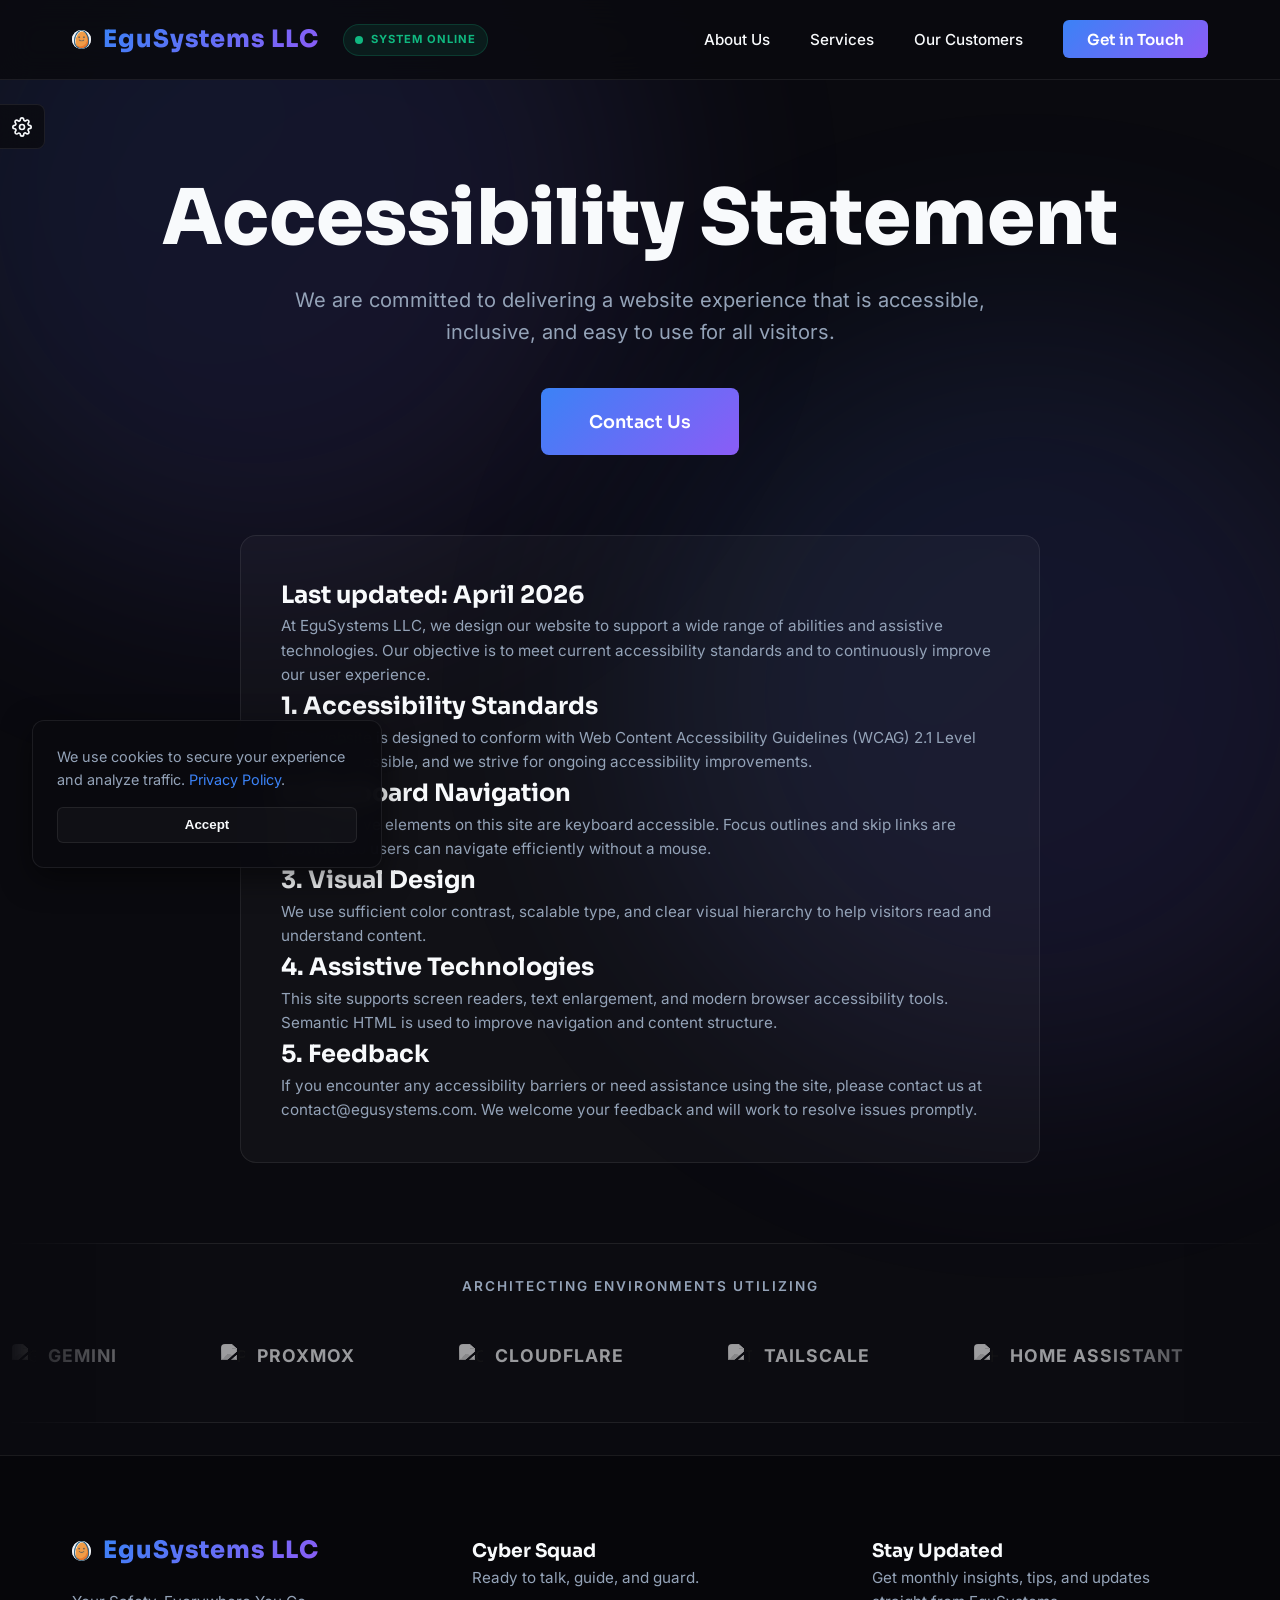
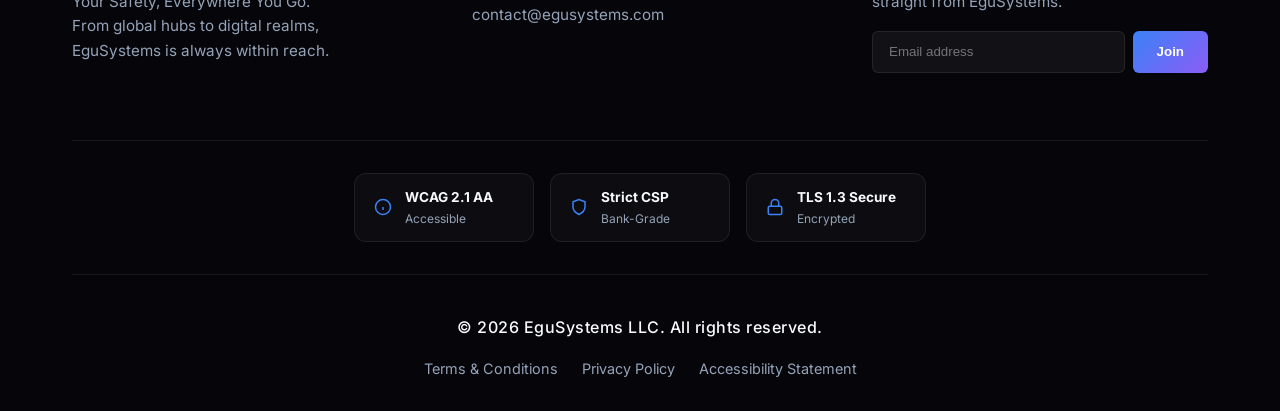
==== commit cfdcbc2a: "performance" ====
--- a/accessibility.html
+++ b/accessibility.html
@@ -46,7 +46,7 @@
             document.documentElement.style.setProperty('--cursor-y', `${window.innerHeight / 2}px`);
         })();
     </script>
-    <a href="#main-content" class="sr-only focus:not-sr-only focus:absolute focus:top-4 focus:left-4 focus:z-50 focus:px-4 focus:py-2 focus:bg-accent-glow focus:text-white focus:rounded">Skip to main content</a>
+    <a href="#main-content" class="skip-link sr-only">Skip to main content</a>
     <div class="scroll-progress" id="scrollProgress"></div>
     <div class="bg-glow top"></div>
     <div class="bg-glow bottom"></div>
@@ -55,7 +55,7 @@
         <div class="nav-content">
             <div style="display: flex; align-items: center;">
                 <a href="#home" class="logo-container">
-                    <img src="/favicon.svg" alt="EguSystems Icon" loading="lazy" class="logo-icon" width="32" height="32">
+                    <img src="/favicon.svg" alt="" aria-hidden="true" loading="lazy" class="logo-icon" width="32" height="32">
                     <span class="logo-text">EguSystems LLC</span>
                 </a>
                 
@@ -204,7 +204,7 @@
             <div class="footer-grid reveal">
                 <div class="footer-col">
                     <div class="logo-container">
-                        <img src="/favicon.svg" alt="EguSystems Icon" loading="lazy" class="logo-icon" width="32" height="32">
+                        <img src="/favicon.svg" alt="" aria-hidden="true" loading="lazy" class="logo-icon" width="32" height="32">
                         <span class="logo-text">EguSystems LLC</span>
                     </div>
                     <p>Your Safety, Everywhere You Go.<br>From global hubs to digital realms, EguSystems is always within reach.</p>
--- a/style.css
+++ b/style.css
@@ -11,17 +11,14 @@
 @font-face { font-family: 'Sora'; font-style: normal; font-weight: 700; font-display: swap; src: url('./fonts/sora-v17-latin-700.woff2') format('woff2'); }
 @font-face { font-family: 'Sora'; font-style: normal; font-weight: 800; font-display: swap; src: url('./fonts/sora-v17-latin-800.woff2') format('woff2'); }
 
-/* Smooth Gradient Animation Support */
 @property --color-1 { syntax: '<color>'; inherits: true; initial-value: #3b82f6; }
 @property --color-2 { syntax: '<color>'; inherits: true; initial-value: #8b5cf6; }
 
-/* FOUC Preload Lock now blocks keyframes on load */
 .preload, .preload *, .preload ::before, .preload ::after {
     transition: none !important;
     animation: none !important;
 }
 
-/* Globally disables text highlighting while aggressively swiping */
 body.is-dragging {
     user-select: none !important;
     -webkit-user-select: none !important;
@@ -45,12 +42,9 @@
     --accent-gradient: linear-gradient(135deg, var(--color-1) 0%, var(--color-2) 100%);
     
     --nav-height: 80px;
-    
-    /* Engine transitions for beautiful smooth resets */
     transition: --color-1 0.6s ease-in-out, --color-2 0.6s ease-in-out;
 }
 
-/* Light Theme Overrides */
 body.light-mode {
     --bg-base: #f8fafc;
     --bg-surface: rgba(0, 0, 0, 0.03);
@@ -78,7 +72,6 @@
     transition: background-color 0.6s ease-in-out, color 0.6s ease-in-out;
 }
 
-/* User Settings Overrides */
 body.disable-bg-animation .bg-glow { animation: none !important; }
 body.effect-float { --anim-name: float; }
 body.effect-pulse { --anim-name: pulse-glow; }
@@ -88,7 +81,6 @@
 body.effect-spin .bg-glow.top { animation-name: spin-glow; }
 body.effect-spin .bg-glow.bottom { animation-name: spin-glow; animation-direction: reverse; }
 
-/* Interactive Cursor Mode */
 body.interactive-bg .bg-glow.top {
     animation: none !important;
     top: 0; left: 0;
@@ -98,7 +90,6 @@
     transition: transform 0.4s cubic-bezier(0.2, 0.8, 0.2, 1);
 }
 
-/* Visual Viewport Smart Zoom Engine */
 body.is-zoomed nav { transform: translateY(-100%); opacity: 0; pointer-events: none; }
 body.is-zoomed .theme-settings-wrapper { transform: translateX(-150%); opacity: 0; pointer-events: none; }
 body.is-zoomed .back-to-top { transform: translateY(150%); opacity: 0; pointer-events: none; }
@@ -144,20 +135,31 @@
     border: 0;
 }
 
-.sr-only.focus:not-sr-only {
-    position: static;
+/* CRITICAL FIX: The Skip Link gracefully appears on screen when tabbed into via keyboard */
+.skip-link:focus, .skip-link:focus-visible {
+    position: fixed;
+    top: 1.5rem;
+    left: 1.5rem;
     width: auto;
     height: auto;
-    padding: 0.5rem 1rem;
+    padding: 1rem 1.5rem;
     margin: 0;
     overflow: visible;
     clip: auto;
     white-space: normal;
+    background: rgba(10, 10, 15, 0.95);
+    backdrop-filter: blur(10px);
+    color: var(--text-main);
     border: 2px solid var(--accent-glow);
-    background: var(--bg-base);
-    color: var(--text-main);
-    z-index: 10006;
-}
+    border-radius: 8px;
+    z-index: 100000;
+    font-weight: 700;
+    font-family: 'Sora', sans-serif;
+    text-decoration: none;
+    box-shadow: 0 10px 30px rgba(0,0,0,0.5);
+}
+
+body.light-mode .skip-link:focus { background: rgba(248, 250, 252, 0.95); }
 
 ::selection {
     background: var(--accent-purple);
@@ -166,18 +168,10 @@
 
 ::-webkit-scrollbar { width: 10px; }
 ::-webkit-scrollbar-track { background: var(--bg-base); }
-::-webkit-scrollbar-thumb {
-    background: rgba(128, 128, 128, 0.3);
-    border-radius: 10px;
-}
+::-webkit-scrollbar-thumb { background: rgba(128, 128, 128, 0.3); border-radius: 10px; }
 ::-webkit-scrollbar-thumb:hover { background: rgba(128, 128, 128, 0.5); }
 
-/* --- UTILITIES --- */
-.container {
-    max-width: 1200px;
-    margin: 0 auto;
-    padding: 0 2rem;
-}
+.container { max-width: 1200px; margin: 0 auto; padding: 0 2rem; }
 
 .scroll-progress {
     position: fixed;
@@ -207,7 +201,6 @@
 .bg-glow.top { top: -20%; left: -10%; }
 .bg-glow.bottom { bottom: -20%; right: -10%; animation-delay: calc(var(--anim-duration) * -0.5); }
 
-/* Multi-Effect Keyframes */
 @keyframes float {
     0% { transform: translate(0, 0) scale(1); }
     100% { transform: translate(5%, 10%) scale(1.1); }
@@ -248,63 +241,8 @@
     border-bottom: 1px solid var(--border-glass);
     display: flex;
     align-items: center;
-    transition: background-color 0.6s ease-in-out, transform 0.4s cubic-bezier(0.2, 0.8, 0.2, 1), opacity 0.4s ease;
-}
-
-/* --- SYSTEM STATUS INDICATOR --- */
-.system-status {
-    display: flex;
-    align-items: center;
-    gap: 8px;
-    background: rgba(16, 185, 129, 0.1);
-    border: 1px solid rgba(16, 185, 129, 0.2);
-    padding: 4px 12px;
-    border-radius: 20px;
-    font-size: 0.7rem;
-    font-weight: 700;
-    color: #10b981;
-    letter-spacing: 1px;
-    text-transform: uppercase;
-    margin-left: 1.5rem;
-    font-family: 'Inter', sans-serif;
-    cursor: default;
-    user-select: none;
-    -webkit-user-select: none;
-}
-
-body.light-mode .system-status {
-    background: rgba(16, 185, 129, 0.15);
-    border-color: rgba(16, 185, 129, 0.3);
-    color: #059669;
-}
-
-.status-dot {
-    width: 8px;
-    height: 8px;
-    background-color: #10b981;
-    border-radius: 50%;
-    position: relative;
-}
-
-/* Radar pulse animation */
-.status-dot::after {
-    content: '';
-    position: absolute;
-    top: -4px;
-    left: -4px;
-    right: -4px;
-    bottom: -4px;
-    border-radius: 50%;
-    border: 2px solid #10b981;
-    opacity: 0;
-    animation: statusPulse 2s cubic-bezier(0.4, 0, 0.6, 1) infinite;
-}
-
-@keyframes statusPulse {
-    0% { transform: scale(0.5); opacity: 0.8; }
-    100% { transform: scale(1.8); opacity: 0; }
-}
-
+    transition: background-color 0.6s ease-in-out, transform 0.6s cubic-bezier(0.2, 0.8, 0.2, 1), opacity 0.6s ease;
+}
 body.light-mode nav { background: rgba(248, 250, 252, 0.85); }
 
 .nav-content {
@@ -316,6 +254,14 @@
     margin: 0 auto;
     padding: 0 2rem;
     position: relative;
+    flex-wrap: nowrap; 
+}
+
+.nav-content > div:first-child {
+    display: flex;
+    align-items: center;
+    white-space: nowrap;
+    flex-shrink: 0;
 }
 
 .logo-container {
@@ -347,12 +293,87 @@
     white-space: nowrap;
 }
 
+/* --- SYSTEM STATUS INDICATOR --- */
+.system-status {
+    display: inline-flex;
+    align-items: center;
+    justify-content: flex-start; 
+    gap: 8px;
+    height: 32px;
+    max-width: 180px;
+    
+    background: rgba(16, 185, 129, 0.1);
+    border: 1px solid rgba(16, 185, 129, 0.2);
+    padding: 0 11px; 
+    border-radius: 16px;
+    font-size: 0.7rem;
+    font-weight: 700;
+    color: #10b981;
+    letter-spacing: 1px;
+    text-transform: uppercase;
+    margin-left: 1.5rem;
+    font-family: 'Inter', sans-serif;
+    cursor: default;
+    user-select: none;
+    -webkit-user-select: none;
+    
+    transition: max-width 0.6s cubic-bezier(0.2, 0.8, 0.2, 1), 
+                padding 0.6s cubic-bezier(0.2, 0.8, 0.2, 1), 
+                margin-left 0.6s cubic-bezier(0.2, 0.8, 0.2, 1), 
+                gap 0.6s cubic-bezier(0.2, 0.8, 0.2, 1), 
+                background-color 0.4s ease, border-color 0.4s ease;
+    overflow: hidden;
+    white-space: nowrap;
+}
+
+body.light-mode .system-status {
+    background: rgba(16, 185, 129, 0.15);
+    border-color: rgba(16, 185, 129, 0.3);
+    color: #059669;
+}
+
+.status-dot {
+    width: 8px;
+    height: 8px;
+    min-width: 8px; 
+    background-color: #10b981;
+    border-radius: 50%;
+    position: relative;
+    flex-shrink: 0;
+}
+
+.status-dot::after {
+    content: '';
+    position: absolute;
+    top: -4px;
+    left: -4px;
+    right: -4px;
+    bottom: -4px;
+    border-radius: 50%;
+    border: 2px solid #10b981;
+    opacity: 0;
+    animation: statusPulse 2s cubic-bezier(0.4, 0, 0.6, 1) infinite;
+}
+
+.status-text {
+    opacity: 1;
+    max-width: 120px;
+    display: inline-block;
+    overflow: hidden;
+    transition: max-width 0.6s cubic-bezier(0.2, 0.8, 0.2, 1), opacity 0.4s ease; 
+}
+
+@keyframes statusPulse {
+    0% { transform: scale(0.5); opacity: 0.8; }
+    100% { transform: scale(1.8); opacity: 0; }
+}
+
 .desktop-nav {
     display: flex;
     align-items: center;
     gap: 2.5rem;
     list-style: none;
-    transition: opacity 0.4s ease, transform 0.4s ease;
+    transition: opacity 0.6s cubic-bezier(0.2, 0.8, 0.2, 1), transform 0.6s cubic-bezier(0.2, 0.8, 0.2, 1);
     transform-origin: right center;
     opacity: 1;
     transform: translateX(0) scale(1);
@@ -393,7 +414,7 @@
 }
 .nav-cta::after { display: none !important; }
 
-/* --- CRITICAL FIX: DUAL-LAYER MORPHING MENU TOGGLE --- */
+/* Mobile Menu Elements */
 .mobile-toggle {
     display: flex;
     align-items: center;
@@ -405,20 +426,15 @@
     color: var(--text-main);
     font-size: 1.8rem;
     cursor: pointer;
-    
-    /* Fixed width/height provides a stable box for the absolute elements to perfectly center in */
     width: 44px;
     height: 44px;
-    
-    /* Kept invisible natively on desktop */
     opacity: 0;
     transform: scale(0.5);
     pointer-events: none;
-    transition: opacity 0.4s ease, transform 0.4s ease, visibility 0.4s ease;
+    transition: opacity 0.6s cubic-bezier(0.2, 0.8, 0.2, 1), transform 0.6s cubic-bezier(0.2, 0.8, 0.2, 1), visibility 0.6s;
     visibility: hidden;
 }
 
-/* The newly injected spans that do the actual animating */
 .mobile-toggle .icon-bars, 
 .mobile-toggle .icon-close {
     position: absolute;
@@ -427,27 +443,13 @@
     justify-content: center;
     width: 100%;
     height: 100%;
-    transition: opacity 0.4s cubic-bezier(0.2, 0.8, 0.2, 1), transform 0.4s cubic-bezier(0.2, 0.8, 0.2, 1);
-}
-
-/* Default States */
-.mobile-toggle .icon-close {
-    opacity: 0;
-    transform: rotate(-90deg) scale(0.5); /* Close icon is hidden and spun backwards initially */
-}
-
-/* Active (Open) States */
-.mobile-toggle.is-open .icon-bars {
-    opacity: 0;
-    transform: rotate(90deg) scale(0.5); /* Hamburger spins forward and shrinks away */
-}
-
-.mobile-toggle.is-open .icon-close {
-    opacity: 1;
-    transform: rotate(0deg) scale(1); /* Close icon spins to 0 and scales up beautifully */
-}
-
-/* Mobile Menu Elements */
+    transition: opacity 0.6s cubic-bezier(0.2, 0.8, 0.2, 1), transform 0.6s cubic-bezier(0.2, 0.8, 0.2, 1);
+}
+
+.mobile-toggle .icon-close { opacity: 0; transform: rotate(-90deg) scale(0.5); }
+.mobile-toggle.is-open .icon-bars { opacity: 0; transform: rotate(90deg) scale(0.5); }
+.mobile-toggle.is-open .icon-close { opacity: 1; transform: rotate(0deg) scale(1); }
+
 .mobile-dropdown {
     position: absolute;
     top: var(--nav-height);
@@ -462,9 +464,7 @@
     pointer-events: none;
     transform: translateY(-20px);
     transition: opacity 0.4s ease, transform 0.4s ease, visibility 0.4s ease, background-color 0.6s ease-in-out;
-    
     z-index: 10003; 
-    
     will-change: opacity, transform;
     max-height: calc(100dvh - var(--nav-height));
     overflow-y: auto;
@@ -644,7 +644,6 @@
     backface-visibility: hidden;
 }
 
-/* Desktop Only Interactions */
 @media (hover: hover) and (pointer: fine) {
     body:not(.is-touch-device) .btn:hover, 
     body:not(.is-touch-device) .mobile-cta:hover, 
@@ -678,7 +677,6 @@
     margin-bottom: 2rem;
     -webkit-mask-image: linear-gradient(to right, transparent, black 15%, black 85%, transparent);
     mask-image: linear-gradient(to right, transparent, black 15%, black 85%, transparent);
-    
     user-select: none;
     -webkit-user-select: none;
 }
@@ -704,14 +702,11 @@
     cursor: grab;
     touch-action: pan-y;
     padding: 12px 0;
-    
     user-select: none;
     -webkit-user-select: none;
 }
 
-.marquee-wrapper.active-drag {
-    cursor: grabbing;
-}
+.marquee-wrapper.active-drag { cursor: grabbing; }
 
 .tech-list {
     display: flex;
@@ -723,7 +718,6 @@
     flex-shrink: 0;
 }
 
-/* Marquee Item - Clean Floating Text */
 .tech-item {
     display: flex;
     align-items: center;
@@ -736,7 +730,6 @@
     text-decoration: none;
     white-space: nowrap;
     border-radius: 8px;
-    
     -webkit-tap-highlight-color: transparent;
     -webkit-touch-callout: none;
     user-select: none;
@@ -1330,8 +1323,8 @@
     transform: translateY(0);
 }
 
-/* --- MOBILE RESPONSIVENESS --- */
-@media (max-width: 900px) {
+/* --- CRITICAL FIX: MOBILE RESPONSIVENESS (1024px) --- */
+@media (max-width: 1024px) {
     .desktop-nav {
         position: absolute;
         right: 3rem;
@@ -1342,19 +1335,20 @@
     }
     
     .system-status {
-        margin-left: 0.75rem;
-        padding: 6px;
-        border-radius: 50%;
+        margin-left: 12px; 
+        max-width: 32px; 
+        padding: 0 11px; 
         gap: 0;
     }
     
-    .system-status .status-text {
-        display: none;
+    .status-text {
+        max-width: 0;
+        opacity: 0;
     }
-
+    
     .mobile-toggle {
         opacity: 1;
-        transform: scale(1); /* No rotation on the container */
+        transform: scale(1); 
         pointer-events: auto;
         visibility: visible;
     }
